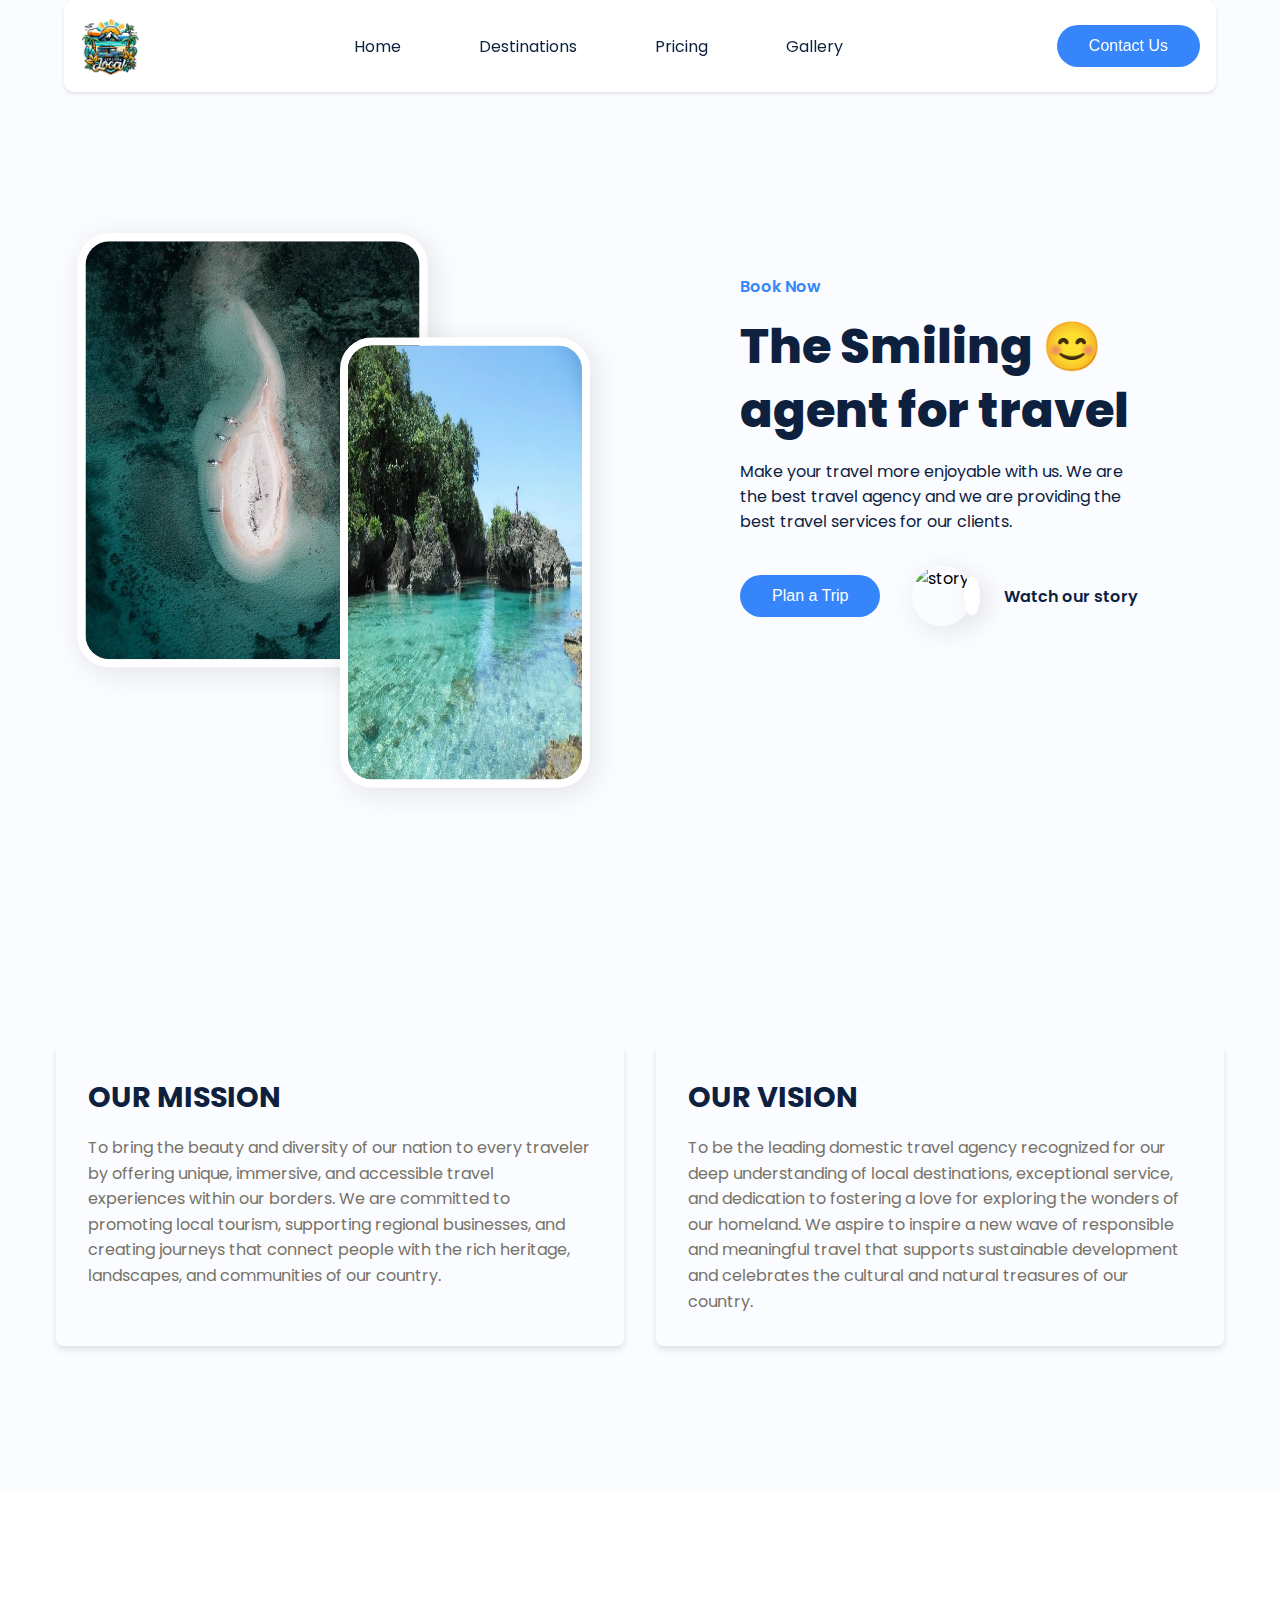
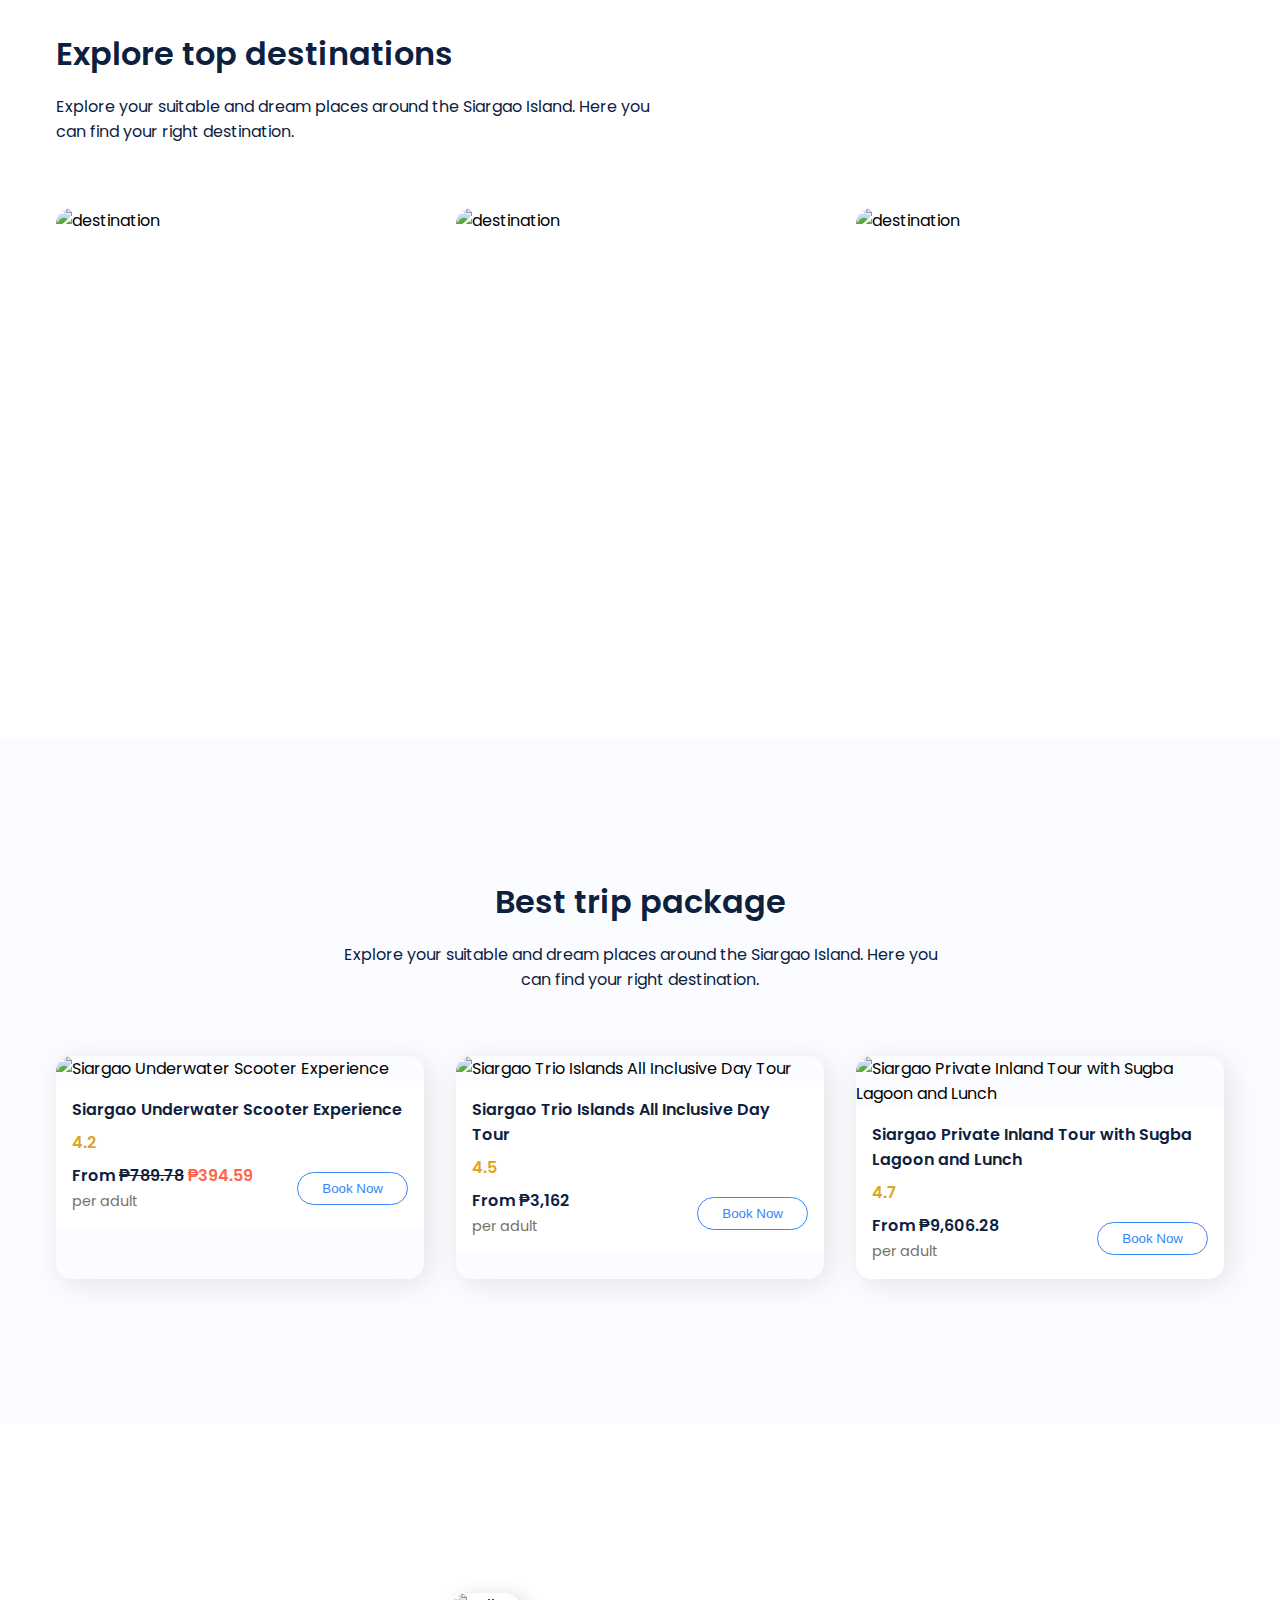
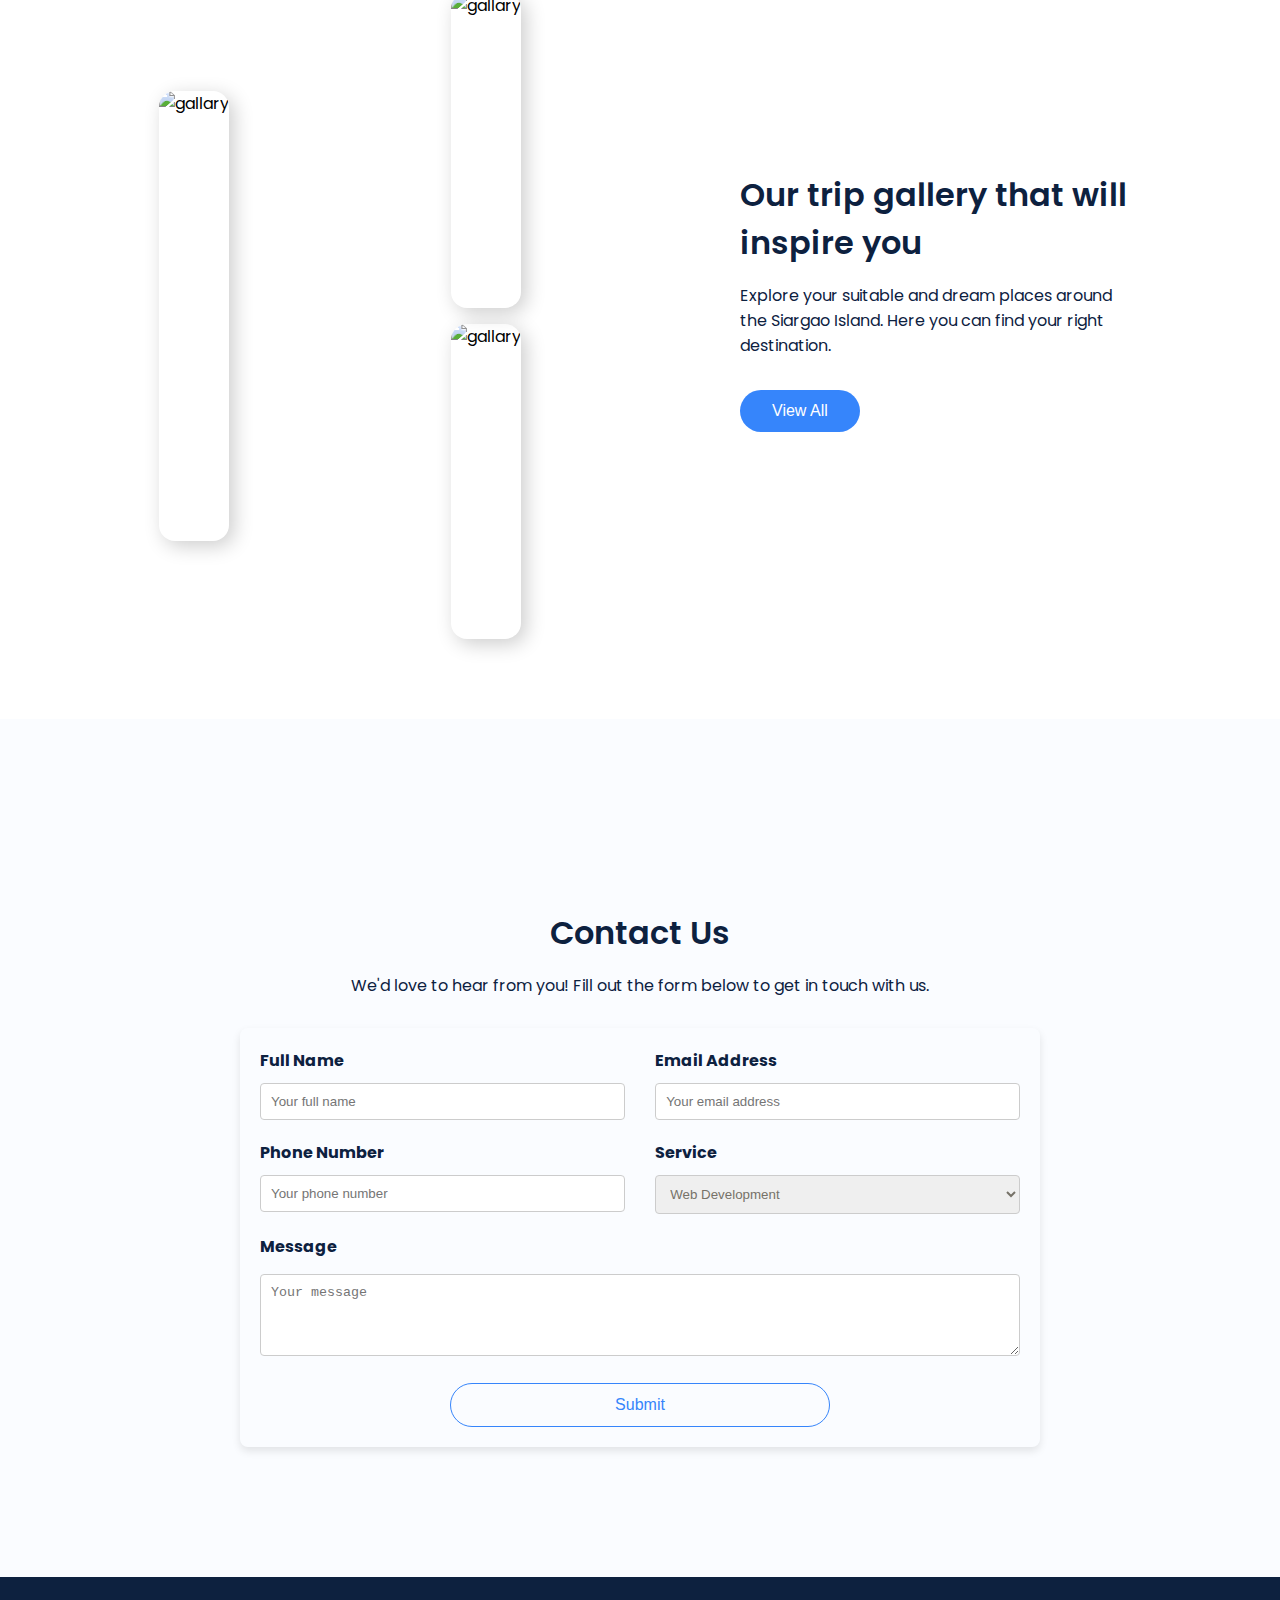
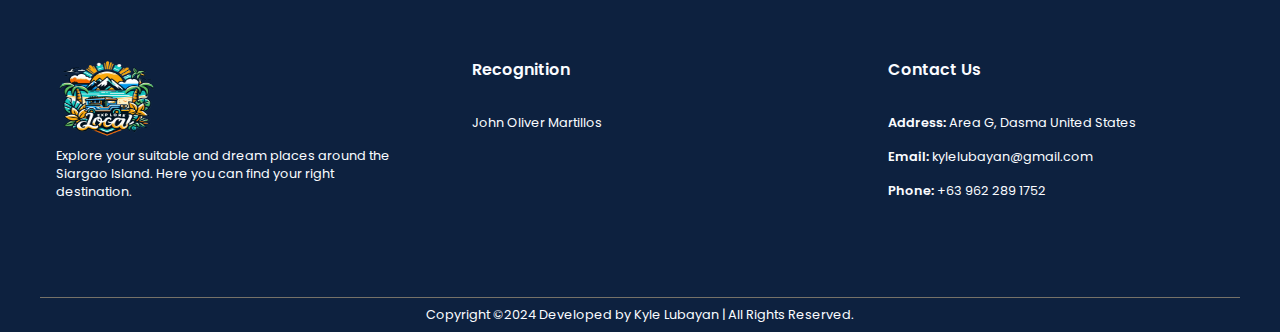
==== index.html @ bd665135 "Add files via upload" ====
<!DOCTYPE html>
<html lang="en">
  <head>
    <meta charset="UTF-8" />
    <meta http-equiv="X-UA-Compatible" content="IE=edge" />
    <meta name="viewport" content="width=device-width, initial-scale=1.0" />
    <link
      href="https://cdn.jsdelivr.net/npm/remixicon@3.2.0/fonts/remixicon.css"
      rel="stylesheet"
    />
    <meta name="author" content="Kyle Lubayan">
  <meta name="description" content="Explore the world with Kyle's Travel Agency. 
  Offering personalized travel packages, expert guides, and unforgettable experiences 
  for your next adventure. Let us help you create memories that last a lifetime.">
    <link rel="icon" href="./img/0F0718B0-82B9-40C6-90ED-F8282C09CFDD.png">
    <link rel="stylesheet" href="./assets/css/styles.css" />
    <title>Caraga</title>
  </head>
  <body>
    <!-- nav -->
    <nav>
      <div class="nav__logo"><img src="./img/0F0718B0-82B9-40C6-90ED-F8282C09CFDD.png" alt=""></div>
      <ul class="nav__links">
        <li class="link"><a href="#home">Home</a></li>
        <li class="link"><a href="#destination">Destinations</a></li>
        <li class="link"><a href="#pricing">Pricing</a></li>
        <li class="link"><a href="#gallery">Gallery</a></li>
      </ul>
      <button onclick="window.location.href='#contact'" class="btn">Contact Us</button>
      <div class="hamburger" onclick="toggleMenu()">
        <span></span>
        <span></span>
        <span></span>
      </div>
    </nav>

    <!-- header -->
    <header id="home">
      <div class="section__container header__container">
        <div class="header__image">
          <img src="./img/IMG_7522.JPG" alt="header" />
          <img src="./img/IMG_7549.JPG" alt="header" />
        </div>
        <div class="header__content">
          <div>
            <p class="sub__header">Book Now</p>
            <h1>The Smiling 😊<br />agent for travel</h1>
            <p class="section__subtitle">
              Make your travel more enjoyable with us. We are the best travel
              agency and we are providing the best travel services for our
              clients.
            </p>
            <div class="action__btns">
              <button onclick="window.location.href='#pricing'" class="btn">Plan a Trip</button>
              <div class="story" onclick="window.location.href='story.html';">
                <div class="video__image">
                  <img src="https://media-cdn.tripadvisor.com/media/attractions-splice-spp-674x446/12/8f/bf/fa.jpg" alt="story" />
                  <span><i class="ri-play-fill"></i></span>
                </div>
                <span>Watch our story</span>
              </div>              
            </div>
          </div>
        </div>
      </div>
    </header>

    <!-- Mission and Vision Section -->
    <section id="mission-vision" class="mission-vision__container">
      <div class="section__container">
        <div class="mission__content">
          <h2>Our Mission</h2>
          <p>
            To bring the beauty and diversity of our nation to every traveler by offering unique, immersive, and 
            accessible travel experiences within our borders. We are committed to promoting local tourism, supporting 
            regional businesses, and creating journeys that connect people with the rich heritage, landscapes, and communities 
            of our country. <br><br>
          </p>
        </div>
        <div class="vision__content">
          <h2>Our Vision</h2>
          <p>
            To be the leading domestic travel agency recognized for our deep understanding of local destinations, 
            exceptional service, and dedication to fostering a love for exploring the wonders of our homeland. We aspire to 
            inspire a new wave of responsible and meaningful travel that supports sustainable development and celebrates the 
            cultural and natural treasures of our country.
          </p>
        </div>
      </div>
    </section>

    <!-- destinations -->
    <section id="destination" class="section__container destination__container">
      <div class="section__header">
        <div>
          <h2 class="section__title">Explore top destinations</h2>
          <p class="section__subtitle">
            Explore your suitable and dream places around the Siargao Island. Here you
            can find your right destination.
          </p>
        </div>
        <!-- <div class="destination__nav">
          <span><i class="ri-arrow-left-s-line"></i></span>
          <span><i class="ri-arrow-right-s-line"></i></span>
        </div> -->
      </div>
      <div class="destination__grid">
        <div class="destination__card">
          <img src="https://dynamic-media-cdn.tripadvisor.com/media/photo-o/03/a8/9f/9b/naked-island.jpg?w=1000&h=-1&s=1" alt="destination" />
          <div class="destination__details">
            <p class="destination__title">Naked Island</p>
            <p class="destination__subtitle">Siargao</p>
          </div>
        </div>
        <div class="destination__card">
          <img src="https://media-cdn.tripadvisor.com/media/attractions-splice-spp-720x480/07/05/5a/c3.jpg" alt="destination" />
          <div class="destination__details">
            <p class="destination__title">Pamomo-an Island</p>
            <p class="destination__subtitle">Siargao</p>
          </div>
        </div>
        <div class="destination__card">
          <img src="https://media-cdn.tripadvisor.com/media/attractions-splice-spp-720x480/13/66/d7/59.jpg" alt="destination" />
          <div class="destination__details">
            <p class="destination__title">Sugba Lagoon</p>
            <p class="destination__subtitle">Siargao</p>
          </div>
        </div>
      </div>
    </section>

    <!-- trips -->
    <section id="pricing" class="trip">
      <div class="section__container trip__container">
        <h2 class="section__title">Best trip package</h2>
        <p class="section__subtitle">
          Explore your suitable and dream places around the Siargao Island. Here you can
          find your right destination.
        </p>
        <div class="trip__grid">
          <div class="trip__card">
            <img src="https://media-cdn.tripadvisor.com/media/attractions-splice-spp-720x480/14/c3/70/36.jpg" alt="Siargao Underwater Scooter Experience" />
            <div class="trip__details">
              <p>Siargao Underwater Scooter Experience</p>
              <div class="rating"><i class="ri-star-fill"></i> 4.2</div>
              <div class="booking__price">
                <div class="price">From <del>₱789.78</del> <b>₱394.59</b> <br><span>per adult</span></div>
                <!-- Pass trip details via data attributes -->
                <button 
                  onclick="window.location.href='booking.html?name=Siargao%20Underwater%20Scooter%20Experience&price=₱394.59&image=https://media-cdn.tripadvisor.com/media/attractions-splice-spp-720x480/14/c3/70/36.jpg'" 
                  class="book__now">Book Now</button>
              </div>
            </div>
          </div>
    
          <div class="trip__card">
            <img src="https://media-cdn.tripadvisor.com/media/attractions-splice-spp-720x480/12/6e/14/94.jpg" alt="Siargao Trio Islands All Inclusive Day Tour" />
            <div class="trip__details">
              <p>Siargao Trio Islands All Inclusive Day Tour</p>
              <div class="rating"><i class="ri-star-fill"></i> 4.5</div>
              <div class="booking__price">
                <div class="price">From ₱3,162 <br><span>per adult</span></div>
                <!-- Pass trip details via data attributes -->
                <button 
                  onclick="window.location.href='booking.html?name=Siargao%20Trio%20Islands%20All%20Inclusive%20Day%20Tour&price=₱3,162&image=https://media-cdn.tripadvisor.com/media/attractions-splice-spp-720x480/12/6e/14/94.jpg'" 
                  class="book__now">Book Now</button>
              </div>
            </div>
          </div>
    
          <div class="trip__card">
            <img src="https://media-cdn.tripadvisor.com/media/attractions-splice-spp-720x480/13/66/d7/59.jpg" alt="Siargao Private Inland Tour with Sugba Lagoon and Lunch" />
            <div class="trip__details">
              <p>Siargao Private Inland Tour with Sugba Lagoon and Lunch</p>
              <div class="rating"><i class="ri-star-fill"></i> 4.7</div>
              <div class="booking__price">
                <div class="price">From ₱9,606.28 <br><span>per adult</span></div>
                <!-- Pass trip details via data attributes -->
                <button 
                  onclick="window.location.href='booking.html?name=Siargao%20Private%20Inland%20Tour%20with%20Sugba%20Lagoon%20and%20Lunch&price=₱9,606.28&image=https://media-cdn.tripadvisor.com/media/attractions-splice-spp-720x480/13/66/d7/59.jpg'" 
                  class="book__now">Book Now</button>
              </div>
            </div>
          </div>
        </div>
    
        <!-- <div class="view__all">
          <button class="btn">View All</button>
        </div> -->
      </div>
    </section>
    

    <!-- Gallery -->
    <section id="gallery" class="gallary">
      <div class="section__container gallary__container">
        <div class="image__gallary">
          <div class="gallary__col">
            <img class="first" src="https://dynamic-media-cdn.tripadvisor.com/media/photo-o/1a/47/b0/5c/photo5jpg.jpg?w=1000&h=-1&s=1" alt="gallary" />
          </div>
          <div class="gallary__col">
            <img src="https://media-cdn.tripadvisor.com/media/attractions-splice-spp-674x446/14/c3/70/38.jpg" alt="gallary" />
            <img src="https://dynamic-media-cdn.tripadvisor.com/media/photo-o/17/f7/23/bd/lrm-export-17611061795749.jpg?w=1000&h=-1&s=1" alt="gallary" />
          </div>
        </div>
        <div class="gallary__content">
          <div>
            <h2 class="section__title">
              Our trip gallery that will inspire you
            </h2>
            <p class="section__subtitle">
              Explore your suitable and dream places around the Siargao Island. Here you
              can find your right destination.
            </p>
            <button class="btn" onclick="window.location.href='gallery.html'">View All</button>
          </div>
        </div>
      </div>
    </section>

    <!-- Contact Form Section -->
    <section id="contact" class="contact">
      <div class="section__container contact__container">
        <div class="contact__content">
          <h2 class="section__title">Contact Us</h2>
          <p class="section__subtitle">
            We'd love to hear from you! Fill out the form below to get in touch with us.
          </p>
        </div>
        <div class="contact__form">
          <form id="contactForm" action="#" method="POST">
            <div class="form__row">
              <div class="form__group">
                <label for="name">Full Name</label>
                <input type="text" id="name" name="name" required placeholder="Your full name" />
              </div>
              <div class="form__group">
                <label for="email">Email Address</label>
                <input type="email" id="email" name="email" required placeholder="Your email address" />
              </div>
            </div>

            <div class="form__row">
              <div class="form__group">
                <label for="phone">Phone Number</label>
                <input type="tel" id="phone" name="phone" required placeholder="Your phone number" />
              </div>
              <div class="form__group">
                <label for="service">Service</label>
                <select id="service" name="service" required>
                  <option value="web-development">Web Development</option>
                  <option value="mobile-app">Mobile App</option>
                </select>
              </div>
            </div>

            <!-- Message -->
            <div class="form__group full-width">
              <label for="message">Message</label>
              <textarea id="message" name="message" rows="4" required placeholder="Your message"></textarea>
            </div>

            <button type="submit" class="btn">Submit</button>
          </form>
        </div>
      </div>
    </section>

    <!-- Toast Notification -->
    <div id="toast" class="toast">
      <span>Thank you! Your message has been sent successfully.</span>
    </div>

    <!-- <section class="subscribe">
      <div class="section__container subscribe__container">
        <div class="subscribe__content">
          <h2 class="section__title">Subscribe to get special prize</h2>
          <p class="section__subtitle">
            Explore your suitable and dream places around the world. Here you
            can find your right destination.
          </p>
        </div>
        <div class="subscribe__form">
          <form>
            <input type="email" placeholder="Your email here" />
            <button class="btn" type="submit">Send</button>
          </form>
        </div>
      </div>
    </section> -->

    <footer class="footer">
      <div class="section__container footer__container">
        <div class="footer__col">
          <img src="./img/0F0718B0-82B9-40C6-90ED-F8282C09CFDD.png" alt="">
          <p>
            Explore your suitable and dream places around the Siargao Island. Here you
            can find your right destination.
          </p>
        </div>
        <div class="footer__col">
          <h4>Recognition</h4>
          <p>John Oliver Martillos</p>
        </div>
        <div class="footer__col">
          <h4>Contact Us</h4>
          <p>
            <span>Address:</span> Area G, Dasma
            United States
          </p>
          <p><span>Email:</span> kylelubayan@gmail.com</p>
          <p><span>Phone:</span> +63 962 289 1752</p>
        </div>
      </div>
      <div class="footer__bar">
        Copyright ©2024 Developed by Kyle Lubayan | All Rights Reserved.
      </div>
    </footer>

    <script src="./main.js"></script>
  </body>
</html>
---- assets/css/styles.css ----
@import url("https://fonts.googleapis.com/css2?family=Poppins:wght@400;600;800&display=swap");

:root {
  --primary-color: #3685fb;
  --primary-color-dark: #2f73d9;
  --secondary-color: #fafcff;
  --text-dark: #0d213f;
  --text-light: #767268;
  --extra-light: #ffffff;
  --max-width: 1200px;
}

html {
  scroll-behavior: smooth;
}

* {
  padding: 0;
  margin: 0;
  box-sizing: border-box;
}

b {
  font-weight: 600;
  color: tomato;
}

.section__container {
  max-width: var(--max-width);
  margin: auto;
  padding: 5rem 1rem;
}

.section__header {
  display: flex;
  align-items: center;
  justify-content: space-between;
  gap: 2rem;
  flex-wrap: wrap;
  margin-bottom: 4rem;
}

.section__title {
  font-size: 2rem;
  font-weight: 600;
  color: var(--text-dark);
  margin-top: 60px;
  margin-bottom: 1rem;
}

.section__subtitle {
  font-size: 1rem;
  color: var(--text-dark);
  max-width: calc(var(--max-width) / 2);
}

.btn {
  padding: 0.75rem 2rem;
  outline: none;
  border: none;
  font-size: 1rem;
  color: var(--extra-light);
  background-color: var(--primary-color);
  border-radius: 5rem;
  cursor: pointer;
  transition: 0.3s;
}

.btn:hover {
  background-color: var(--primary-color-dark);
}

a {
  text-decoration: none;
}

img {
  width: 100%;
  display: block;
}

body {
  font-family: "Poppins", sans-serif;
}

nav {
  padding: 1rem;
  position: fixed; 
  top: 0;
  left: 50%;
  transform: translateX(-50%);
  width: 100%;
  border-radius: 10px;
  max-width: var(--max-width);
  display: flex;
  align-items: center;
  justify-content: space-between;
  background-color: var(--extra-light);
  box-shadow: 0 2px 4px rgba(0, 0, 0, 0.1); 
  z-index: 1000; 
  transition: background-color 0.3s, box-shadow 0.3s;
}

.scrolled {
  background-color: var(--secondary-color); 
  box-shadow: 0 4px 8px rgba(0, 0, 0, 0.2); 
}

.nav__logo {
  font-size: 1.2rem;
  font-weight: 600;
  color: var(--text-dark);
  cursor: pointer;
}

.nav__logo span {
  color: var(--primary-color);
}

.nav__links {
  list-style: none;
  display: flex;
  align-items: center;
  gap: 1rem;
}

.nav__links .link {
  margin: 0 15px;
}

.hamburger {
  display: none;
  flex-direction: column;
  cursor: pointer;
  gap: 5px;
}

.hamburger span {
  width: 30px;
  height: 3px;
  background-color: #333;
  transition: 0.3s;
}

@media (max-width: 768px) {
  nav {
    margin-top: 20px;
  }

  .nav__links {
    display: none;
    flex-direction: column;
    width: 100%;
    background-color: #fff;
    position: absolute;
    top: 60px;
    left: 0;
    padding: 20px;
    box-shadow: 0 4px 2px -2px gray;
  }

  .hamburger {
    display: flex;
  }

  .nav__links.show {
    display: flex;
  }
}

nav .nav__logo img {
  width: 60px;
  height: 60px;
}

.link a {
  padding: 0 1rem;
  color: var(--text-dark);
  transition: 0.3s;
  position: relative; 
}

.link a:hover,
.link a.active {
  color: var(--primary-color);
}

.link a.active::after {
  content: "";
  position: absolute;
  left: 0;
  bottom: -2px; 
  width: 100%;
  height: 2px;
  background-color: var(--primary-color);
  transition: width 0.3s;
}


.link a:hover {
  color: var(--primary-color);
}

header {
  background-color: var(--secondary-color);
}

.header__container {
  min-height: 100vh;
  display: grid;
  grid-template-columns: repeat(2, 1fr);
  gap: 2rem;
}

.header__image {
  position: relative;
}

.header__image img {
  position: absolute;
  top: 50%;
  left: 50%;
  border: 0.5rem solid var(--extra-light);
  border-radius: 2rem;
  box-shadow: 5px 5px 30px rgba(0, 0, 0, 0.1);
}

.header__image img:nth-child(1) {
  max-width: 350px;
  transform: translate(-75%, -50%);
}

.header__image img:nth-child(2) {
  max-width: 250px;
  height: 50vh;
  transform: translate(0%, -25%);
}

.header__content {
  display: flex;
  align-items: center;
  justify-content: center;
}

.header__content > div {
  max-width: 400px;
  display: grid;
  gap: 1rem;
}

.header__content .sub__header {
  font-size: 1rem;
  font-weight: 600;
  color: var(--primary-color);
}

.header__content h1 {
  font-size: 3rem;
  line-height: 4rem;
  font-weight: 800;
  color: var(--text-dark);
}

.header__content .action__btns {
  display: flex;
  align-items: center;
  gap: 2rem;
  margin-top: 1rem;
}

.story {
  display: flex;
  align-items: center;
  gap: 2rem;
  cursor: pointer;
}

.video__image {
  position: relative;
}

.video__image img {
  width: 60px;
  height: 60px;
  border-radius: 100%;
  box-shadow: 5px 5px 30px rgba(0, 0, 0, 0.1);
}

.video__image span {
  position: absolute;
  top: 50%;
  left: 100%;
  transform: translate(-50%, -50%);
}

.video__image span i {
  padding: 0.5rem;
  font-size: 1rem;
  color: red;
  background-color: var(--extra-light);
  border-radius: 100%;
  box-shadow: 5px 5px 30px rgba(0, 0, 0, 0.1);
}

.story > span {
  font-size: 1rem;
  font-weight: 600;
  color: var(--text-dark);
}

.destination__nav {
  display: flex;
  gap: 1rem;
}

.destination__nav span {
  width: 30px;
  height: 30px;
  display: grid;
  place-content: center;
  color: var(--primary-color);
  border: 1px solid var(--primary-color);
  border-radius: 100%;
  font-size: 1.5rem;
  cursor: pointer;
  transition: 0.3s;
}

.destination__nav span:hover {
  color: var(--extra-light);
  background-color: var(--primary-color);
}

.destination__grid {
  display: grid;
  grid-template-columns: repeat(3, 1fr);
  gap: 2rem;
}

.destination__card {
  overflow: hidden;
  position: relative;
  isolation: isolate;
  cursor: pointer;
}

.destination__card img {
  border-radius: 1rem;
  height: 50vh;
}

.destination__details {
  position: absolute;
  width: calc(100% - 2rem);
  padding: 1rem;
  bottom: -6rem;
  left: 50%;
  transform: translateX(-50%);
  text-align: center;
  color: var(--extra-light);
  background-color: rgba(255, 255, 255, 0.1);
  backdrop-filter: blur(4px);
  border-radius: 10px;
  z-index: 1;
  transition: 0.3s;
}

.destination__card:hover .destination__details {
  bottom: 1rem;
}

.destination__title {
  font-size: 0.9rem;
  margin-bottom: 0.5rem;
}

.destination__subtitle {
  font-size: 1rem;
  font-weight: 600;
}

.trip {
  background-color: var(--secondary-color);
}

.trip__container :is(.section__title, .section__subtitle, .view__all) {
  text-align: center;
  margin-right: auto;
  margin-left: auto;
}

.trip__grid {
  display: grid;
  grid-template-columns: repeat(3, 1fr);
  gap: 2rem;
  margin: 4rem 0;
}

.trip__card {
  border-radius: 1rem;
  overflow: hidden;
  box-shadow: 5px 5px 30px rgba(0, 0, 0, 0.1);
}

.trip__details {
  padding: 1rem;
  display: grid;
  gap: 0.5rem;
  font-size: 1rem;
  font-weight: 600;
  color: var(--text-dark);
  background-color: var(--extra-light);
  cursor: pointer;
}

.rating {
  color: goldenrod;
}

.booking__price {
  display: flex;
  align-items: center;
  justify-content: space-between;
}

.price span {
  font-weight: 400;
  font-size: 0.9rem;
  color: var(--text-light);
}

.book__now {
  padding: 0.5rem 1.5rem;
  color: var(--primary-color);
  outline: none;
  border: 1px solid var(--primary-color);
  border-radius: 5rem;
  background-color: transparent;
  cursor: pointer;
  transition: 0.3s;
}

.book__now:hover {
  color: var(--extra-light);
  background-color: var(--primary-color);
}

.gallary__container {
  display: grid;
  grid-template-columns: repeat(2, 1fr);
  gap: 2rem;
}

.gallary__col img {
  height: 35vh;
}

.gallary__col .first {
  height: 50vh;
}

.image__gallary {
  display: grid;
  grid-template-columns: repeat(2, 1fr);
  margin-top: 90px;
  gap: 1rem;
}

.gallary__col {
  display: grid;
  place-content: center;
  gap: 1rem;
}

.gallary__col img {
  border-radius: 1rem;
  box-shadow: 5px 5px 20px rgba(0, 0, 0, 0.2);
}

.gallary__content {
  display: flex;
  align-items: center;
  justify-content: center;
  flex-direction: column;
}

.gallary__content > div {
  max-width: 400px;
}

.gallary__content .section__subtitle {
  margin-bottom: 2rem;
}

.subscribe {
  background-color: var(--secondary-color);
}

.subscribe__container {
  display: grid;
  grid-template-columns: repeat(2, 1fr);
  gap: 2rem;
}

.subscribe__form {
  display: flex;
  align-items: center;
  justify-content: center;
}

.subscribe__form form {
  width: 100%;
  max-width: 400px;
  display: flex;
  background-color: var(--extra-light);
  box-shadow: 5px 5px 30px rgba(0, 0, 0, 0.1);
  border-radius: 5rem;
}

.subscribe__form input {
  width: 100%;
  padding: 1rem;
  outline: none;
  border: none;
  border-radius: 5rem;
  font-size: 1rem;
}

.footer {
  background-color: var(--text-dark);
}

.footer__container {
  display: grid;
  grid-template-columns: repeat(3, 1fr);
  gap: 5rem;
  color: var(--secondary-color);
}

.footer__col img {
  width: 100px;
  height: 80px;
  margin-bottom: 10px;
}

.footer__col p {
  font-size: 0.8rem;
  margin-bottom: 1rem;
  cursor: pointer;
  transition: 0.3s;
}

.footer__col p:hover {
  color: var(--primary-color);
}

.footer__col p span {
  font-weight: 600;
}

.footer__col h4 {
  font-size: 1rem;
  font-weight: 600;
  margin-bottom: 2rem;
}

.footer__bar {
  max-width: var(--max-width);
  margin: auto;
  padding: 0.5rem;
  text-align: center;
  font-size: 0.8rem;
  color: var(--secondary-color);
  border-top: 1px solid var(--text-light);
}

@media (width < 1200px) {
  .header__image img:nth-child(1) {
    max-width: 300px;
  }

  .header__image img:nth-child(2) {
    max-width: 200px;
  }
}

@media (width < 900px) {
  .nav__links {
    display: none;
  }

  .header__container {
    grid-template-columns: repeat(1, 1fr);
  }
  .header__image {
    min-height: 500px;
  }

  .destination__grid {
    gap: 1rem;
  }

  .trip__grid {
    grid-template-columns: repeat(2, 1fr);
  }
}

@media (width < 600px) {
  .destination__grid {
    grid-template-columns: repeat(2, 1fr);
  }

  .trip__grid {
    grid-template-columns: repeat(1, 1fr);
  }

  .gallary__container {
    grid-template-columns: repeat(1, 1fr);
  }

  .subscribe__container {
    grid-template-columns: repeat(1, 1fr);
  }

  .footer__container {
    grid-template-columns: repeat(2, 1fr);
  }
  .header__image img:nth-child(2) {
    max-width: 180px;
    height: 50vh;
    transform: translate(0%, -25%);
  }
}


.mission-vision__container {
  background-color: var(--secondary-color);
  padding: 4rem 1rem;
}

.mission-vision__container .section__container {
  display: flex;
  justify-content: space-between;
  align-items: flex-start;
  gap: 2rem;
  max-width: 1200px;
  margin: 0 auto;
  flex-wrap: wrap;
}

.mission__content, .vision__content {
  flex: 1;
  min-width: 300px;
  text-align: left;
  padding: 2rem;
  border-radius: 8px;
  box-shadow: 0 4px 6px rgba(0, 0, 0, 0.1);
  transition: transform 0.3s ease, box-shadow 0.3s ease;
}

.mission__content:hover, .vision__content:hover {
  transform: translateY(-5px);
  box-shadow: 0 6px 10px rgba(0, 0, 0, 0.15);
}

.mission__content h2, .vision__content h2 {
  font-size: 1.8rem;
  color: var(--text-dark);
  margin-bottom: 1rem;
  text-transform: uppercase;
}

.mission__content p, .vision__content p {
  font-size: 1rem;
  color: var(--text-light);
  line-height: 1.6;
}

@media (max-width: 768px) {
  .mission-vision__container .section__container {
    flex-direction: column;
    gap: 1.5rem;
  }

  .mission__content, .vision__content {
    text-align: center;
  }
}

.contact {
  padding: 50px 0;
  background-color: var(--secondary-color);
}

.contact__container {
  display: flex;
  flex-direction: column;
  align-items: center;
  justify-content: center;
}

.contact__content {
  text-align: center;
  margin-bottom: 30px;
}

.contact__form {
  width: 100%;
  max-width: 800px;
  padding: 20px;
  border-radius: 8px;
  box-shadow: 0 4px 8px rgba(0, 0, 0, 0.1);
}

.contact__form .form__row {
  display: flex;
  justify-content: space-between;
  margin-bottom: 20px;
}

.contact__form .form__group {
  width: 48%; 
}

.contact__form label {
  display: block;
  margin-bottom: 5px;
  color: var(--text-dark);
  font-weight: bold;
}

.contact__form input,
.contact__form select,
.contact__form textarea {
  width: 100%;
  padding: 10px;
  margin-top: 5px;
  border: 1px solid #ccc;
  color: var(--text-light);
  border-radius: 4px;
}

.contact__form button {
  width: 50%;
  margin: 0 auto;
  display: block;
  padding: 0.75rem 2rem;
  color: var(--primary-color);
  outline: none;
  border: 1px solid var(--primary-color);
  border-radius: 5rem;
  background-color: transparent;
  cursor: pointer;
  transition: 0.3s;
}

.contact__form button:hover {
  color: var(--extra-light);
  background-color: var(--primary-color);
}

.contact__form .form__group.full-width {
  width: 100%; 
}

.contact__form .form__group textarea {
  width: 100%;
  margin-top: 10px;
  margin-bottom: 20px;
}

@media (max-width: 768px) {
  .contact__form .form__row {
    flex-direction: column; 
  }

  .contact__form .form__group {
    width: 100%; 
    margin-bottom: 15px;
  }

  .contact__form .form__group.full-width {
    width: 100%; 
  }
}

.toast {
  visibility: hidden;
  max-width: 500px;
  background-color: #28a745;
  color: var(--secondary-color);
  text-align: center;
  border-radius: 8px;
  padding: 10px;
  position: fixed;
  z-index: 999;
  right: 0;
  bottom: 10px; 
  font-size: 16px;
  box-shadow: 0 4px 6px rgba(0, 0, 0, 0.1);
  opacity: 0;
  transition: opacity 0.5s, visibility 0s 0.5s;
}

.toast span {
  font-size: 1rem;
}

.toast.show {
  visibility: visible;
  opacity: 1;
  transition: opacity 0.5s;
}

@media (max-width: 1300px) {
  nav {
    width: 90%;
  }
}
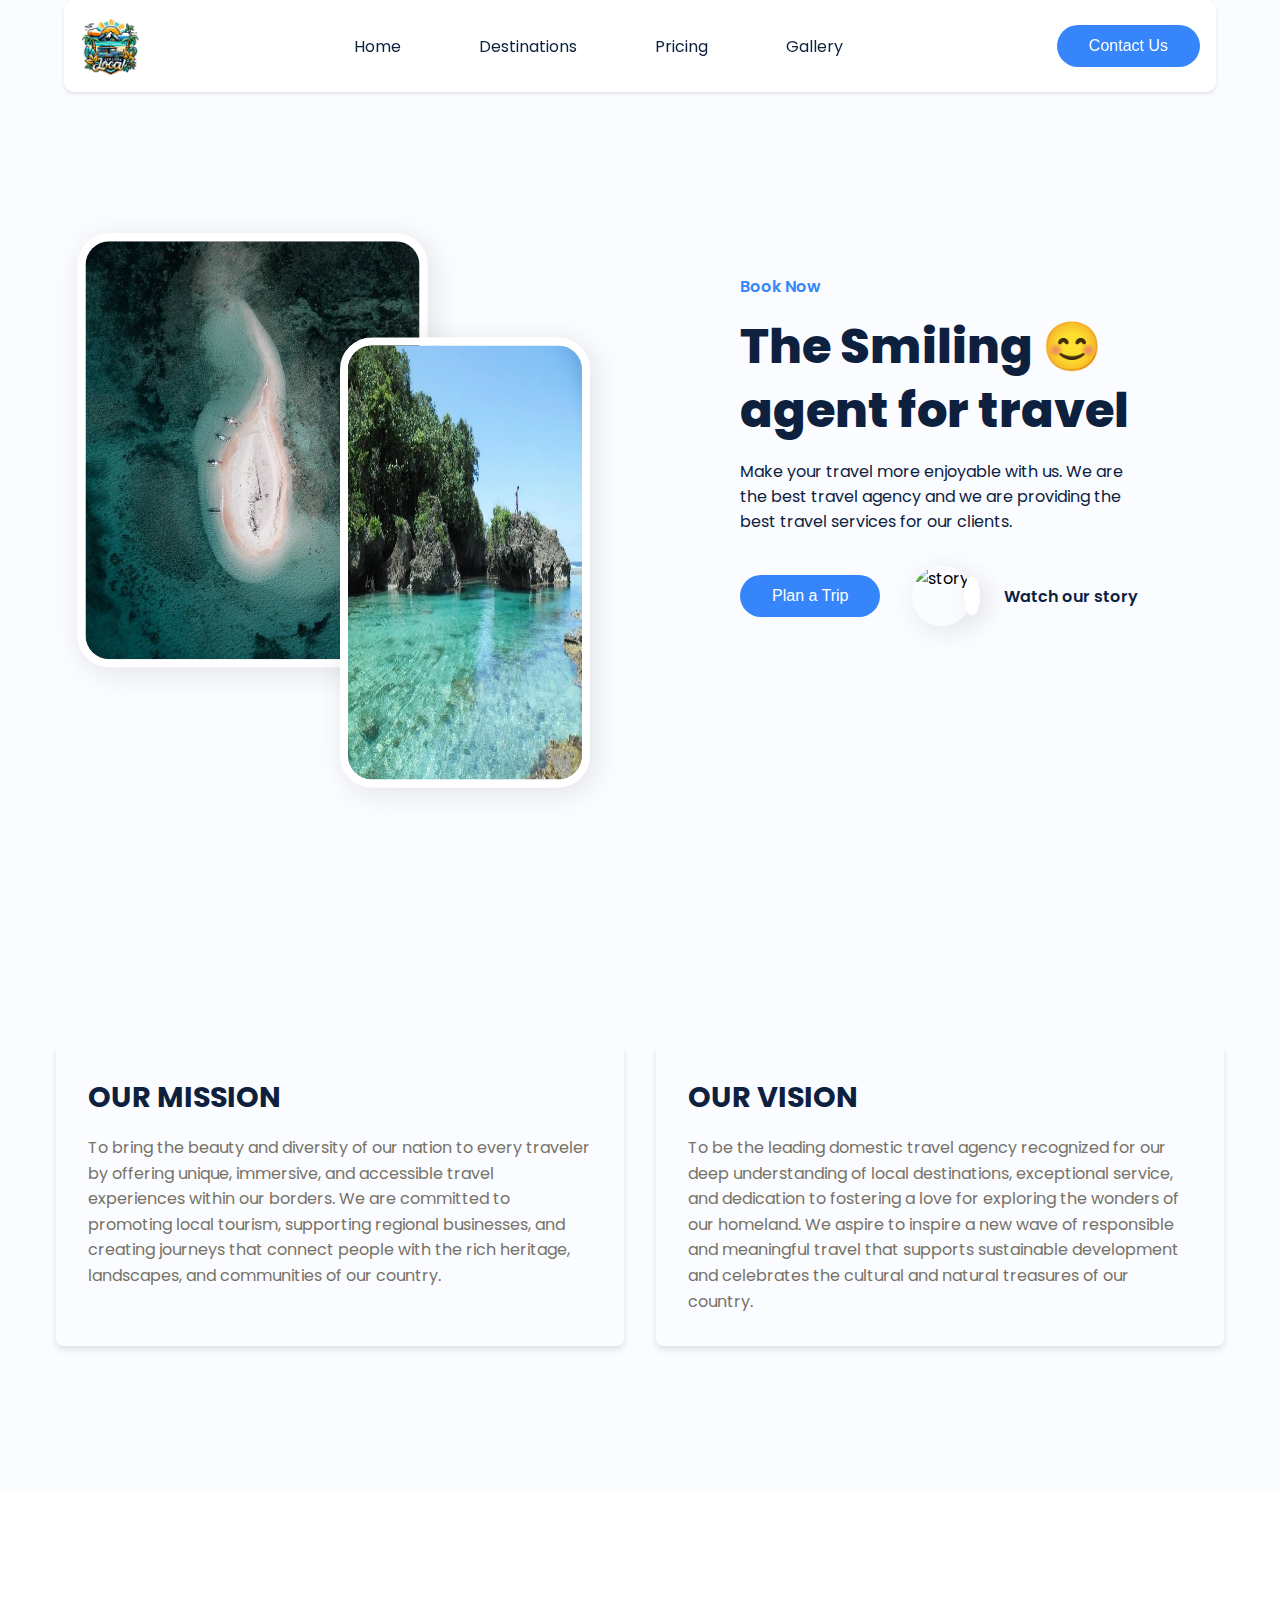
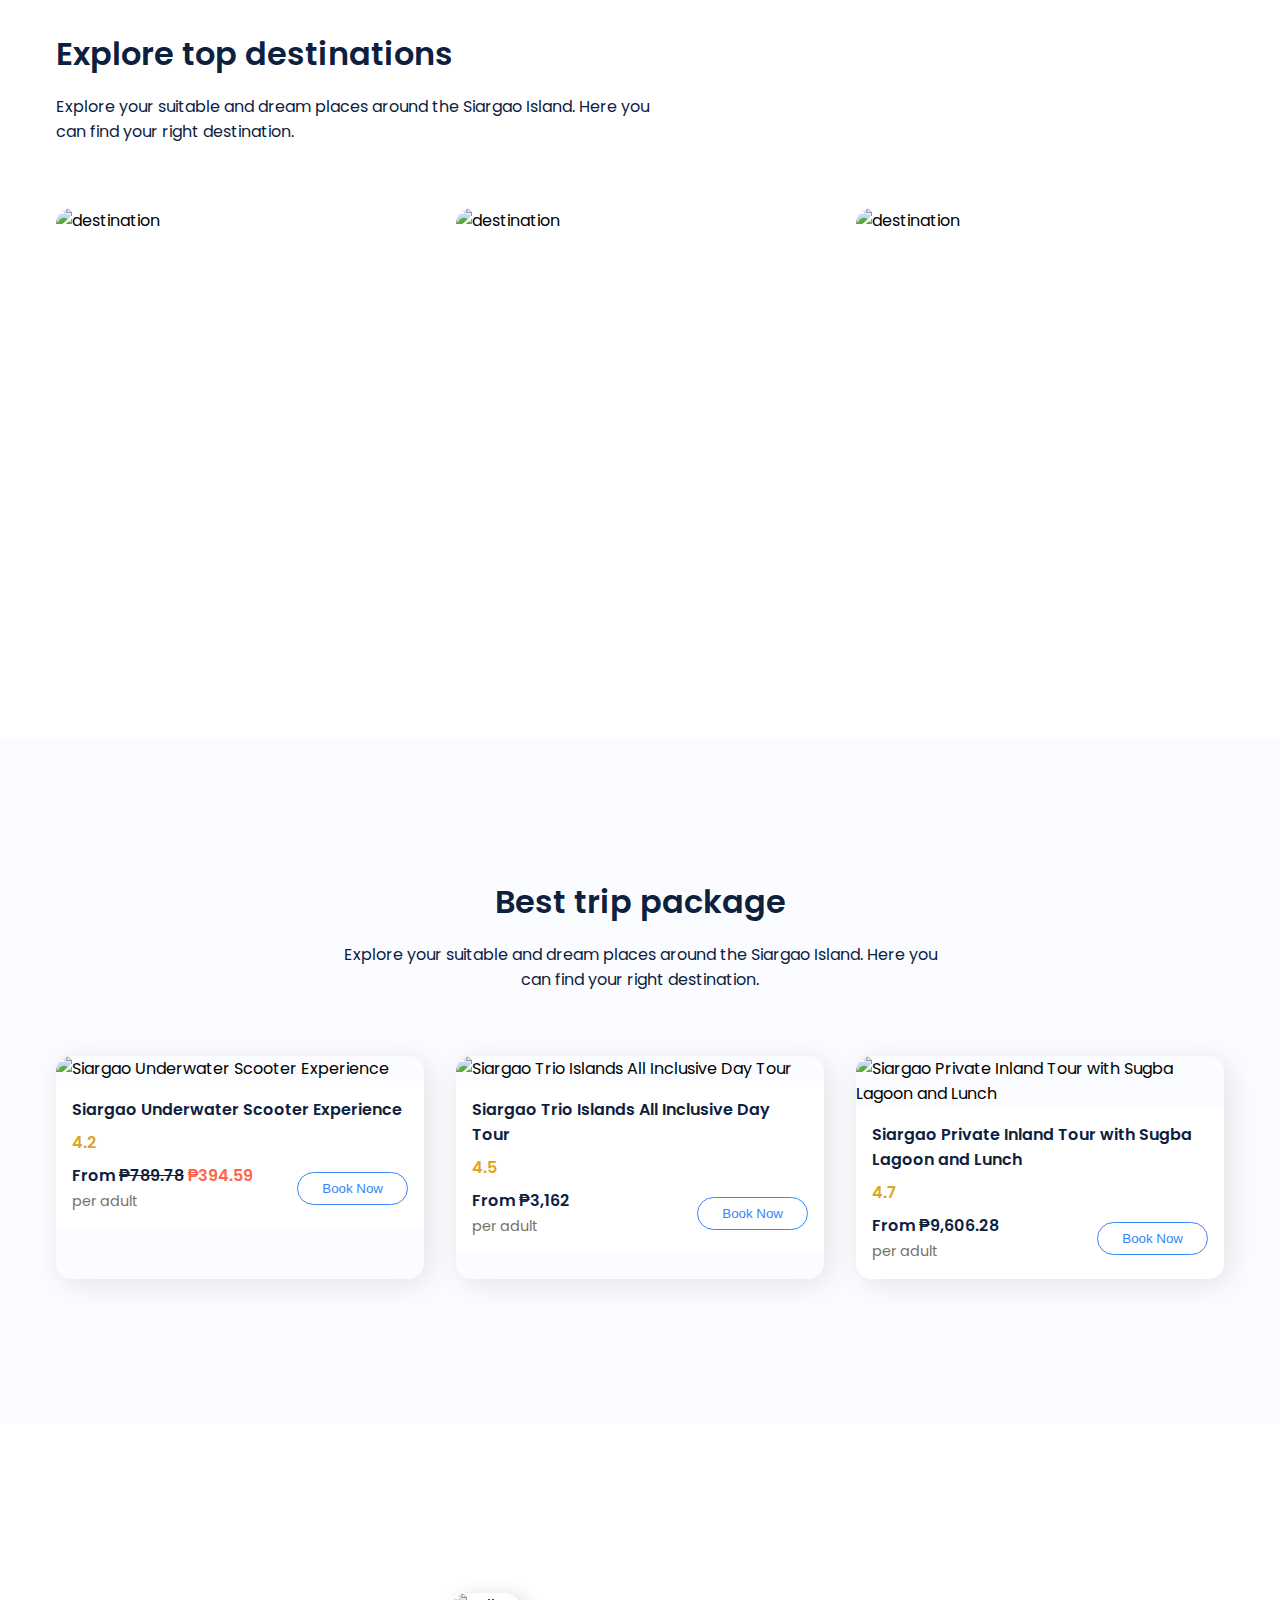
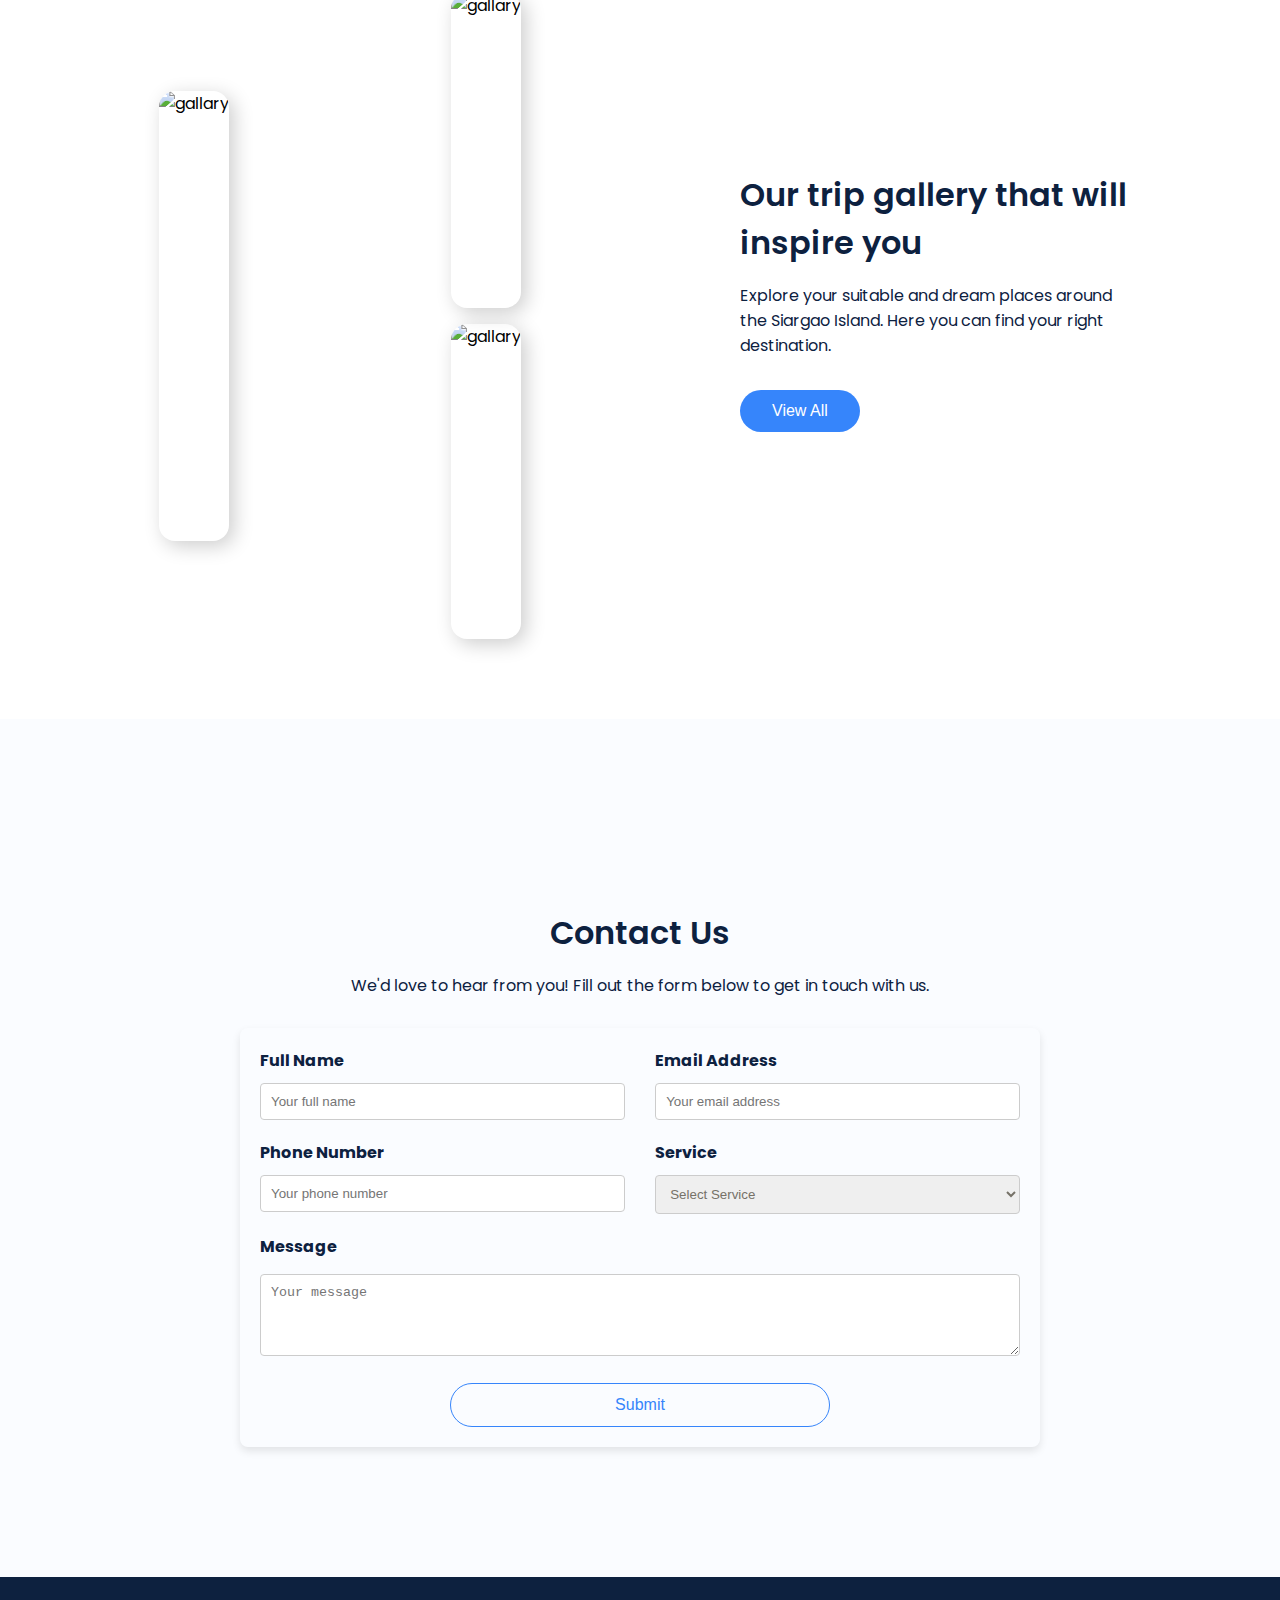
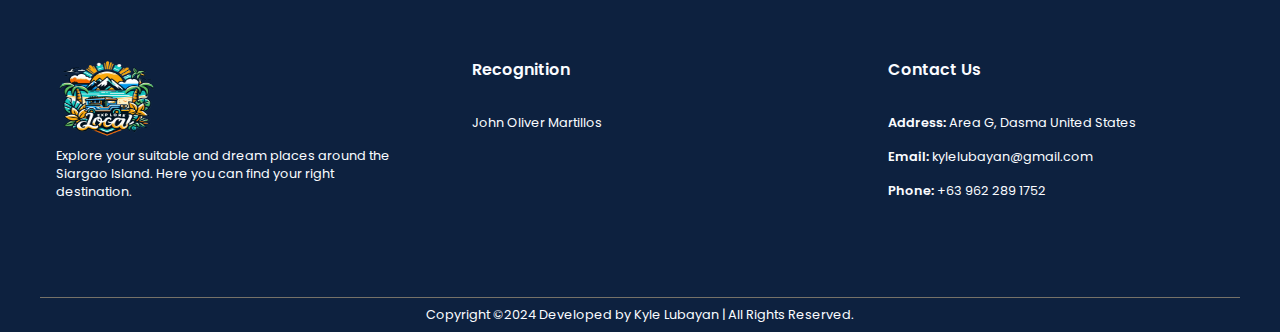
==== commit 7de085af: "Add files via upload" ====
--- a/index.html
+++ b/index.html
@@ -248,8 +248,15 @@
               <div class="form__group">
                 <label for="service">Service</label>
                 <select id="service" name="service" required>
-                  <option value="web-development">Web Development</option>
-                  <option value="mobile-app">Mobile App</option>
+                  <option value="" disabled selected>Select Service</option>
+                  <option value="flight-booking">Flight Booking</option>
+                  <option value="hotel-booking">Hotel Booking</option>
+                  <option value="tour-packages">Tour Packages</option>
+                  <option value="cruise-packages">Cruise Packages</option>
+                  <option value="travel-insurance">Travel Insurance</option>
+                  <option value="car-rental">Car Rental</option>
+                  <option value="visa-assistance">Visa Assistance</option>
+                  <option value="adventure-travel">Adventure Travel</option>
                 </select>
               </div>
             </div>
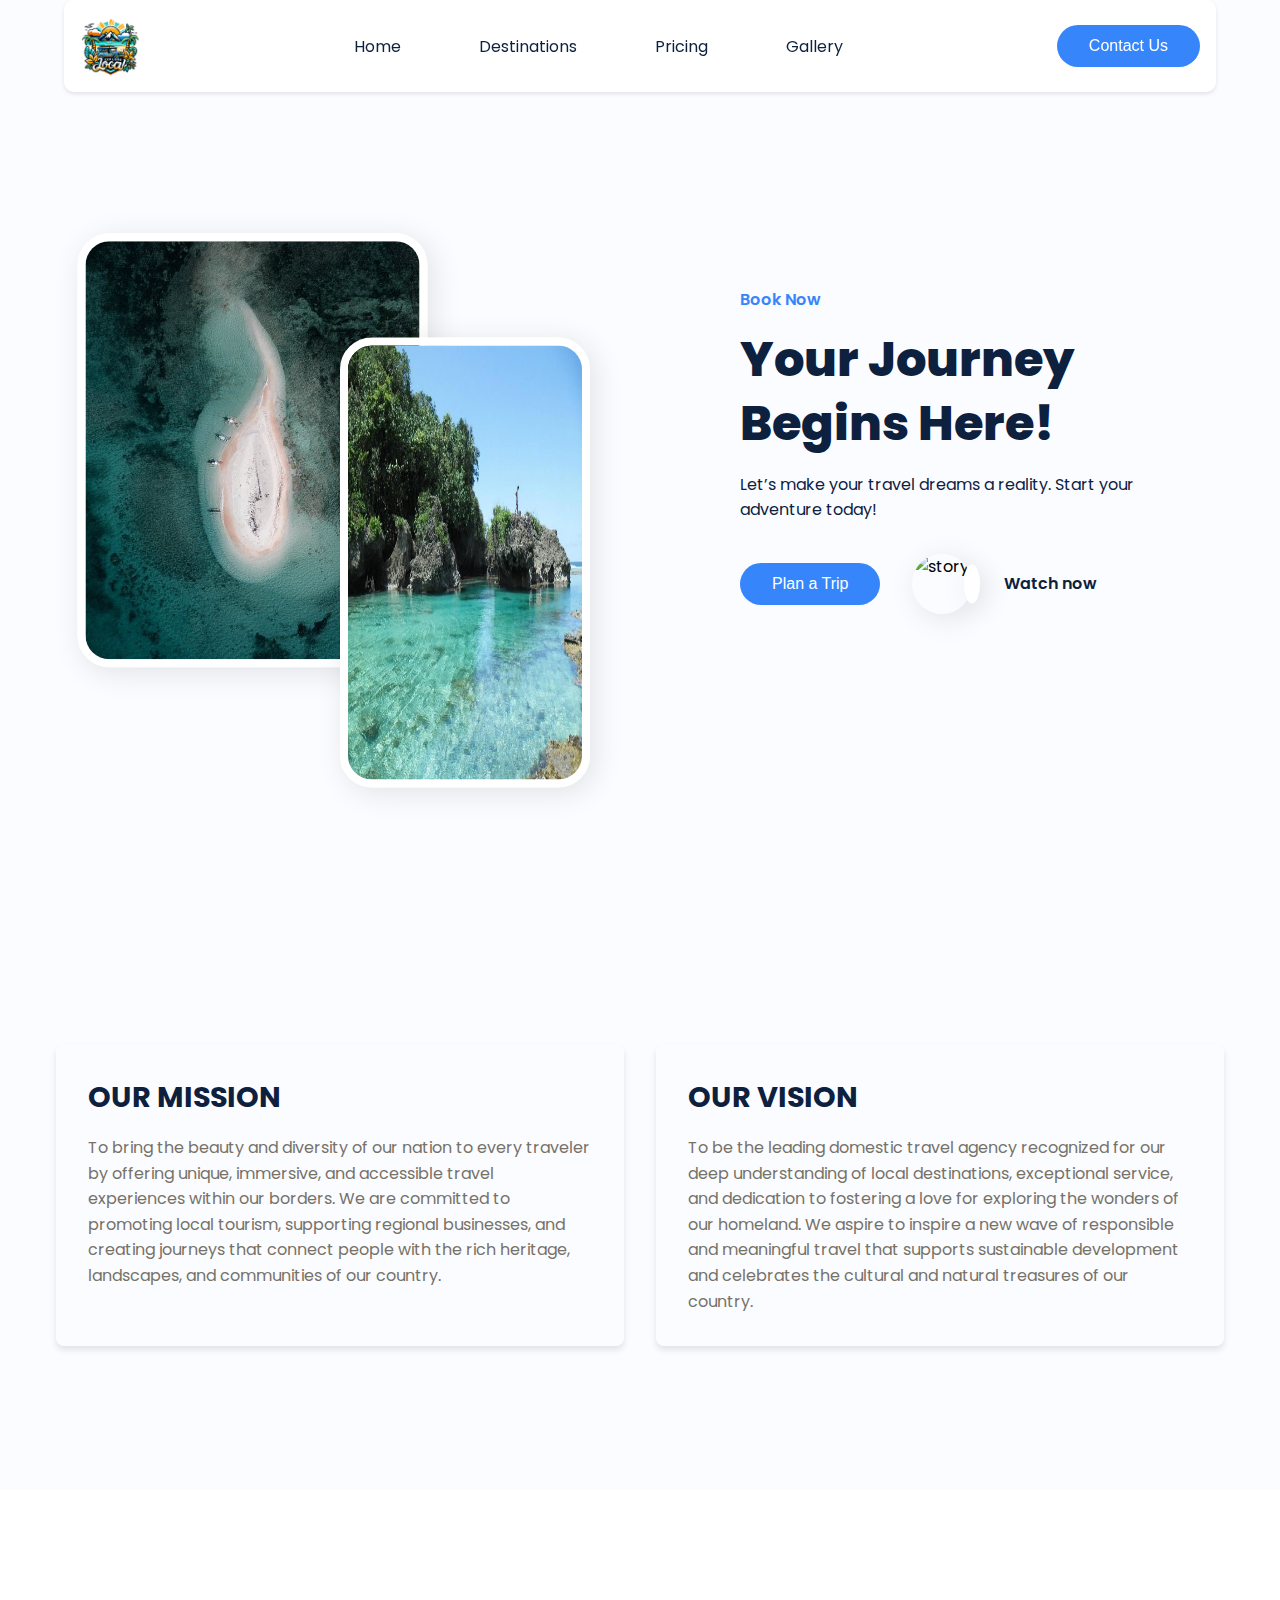
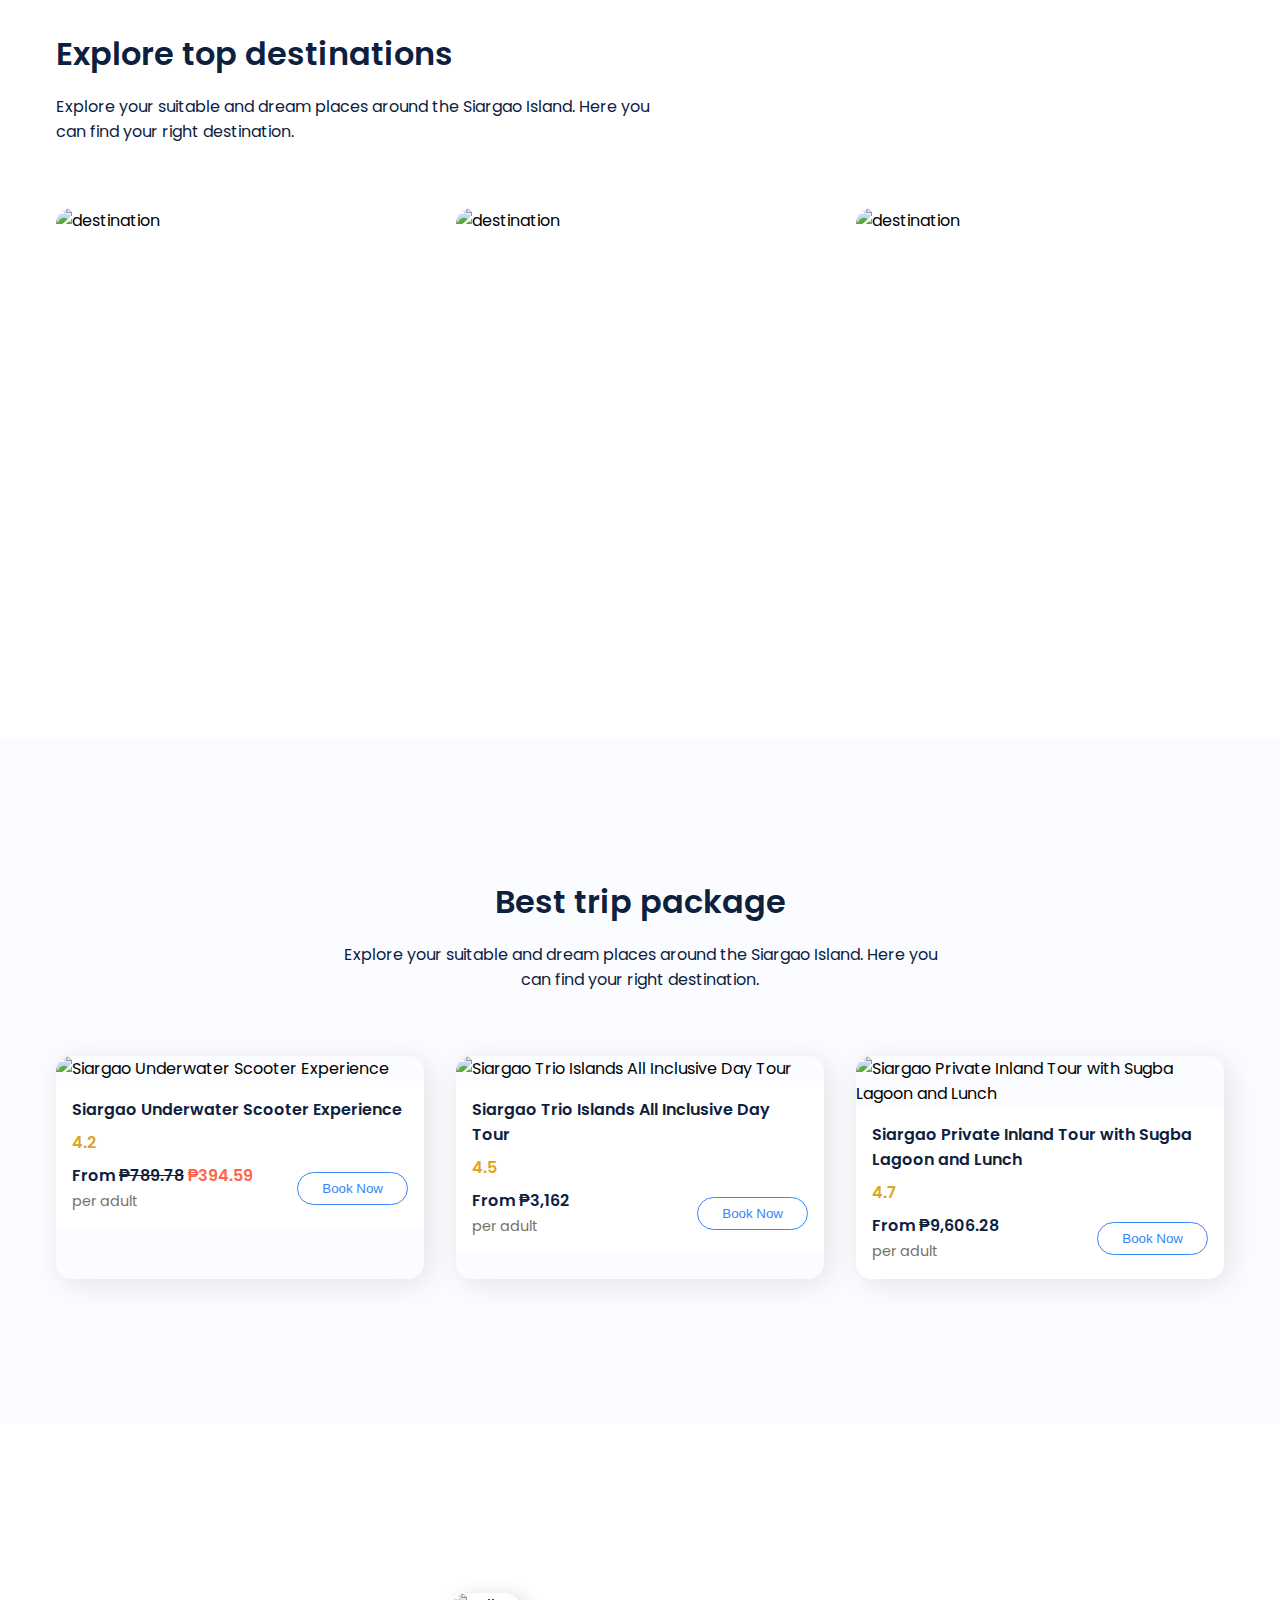
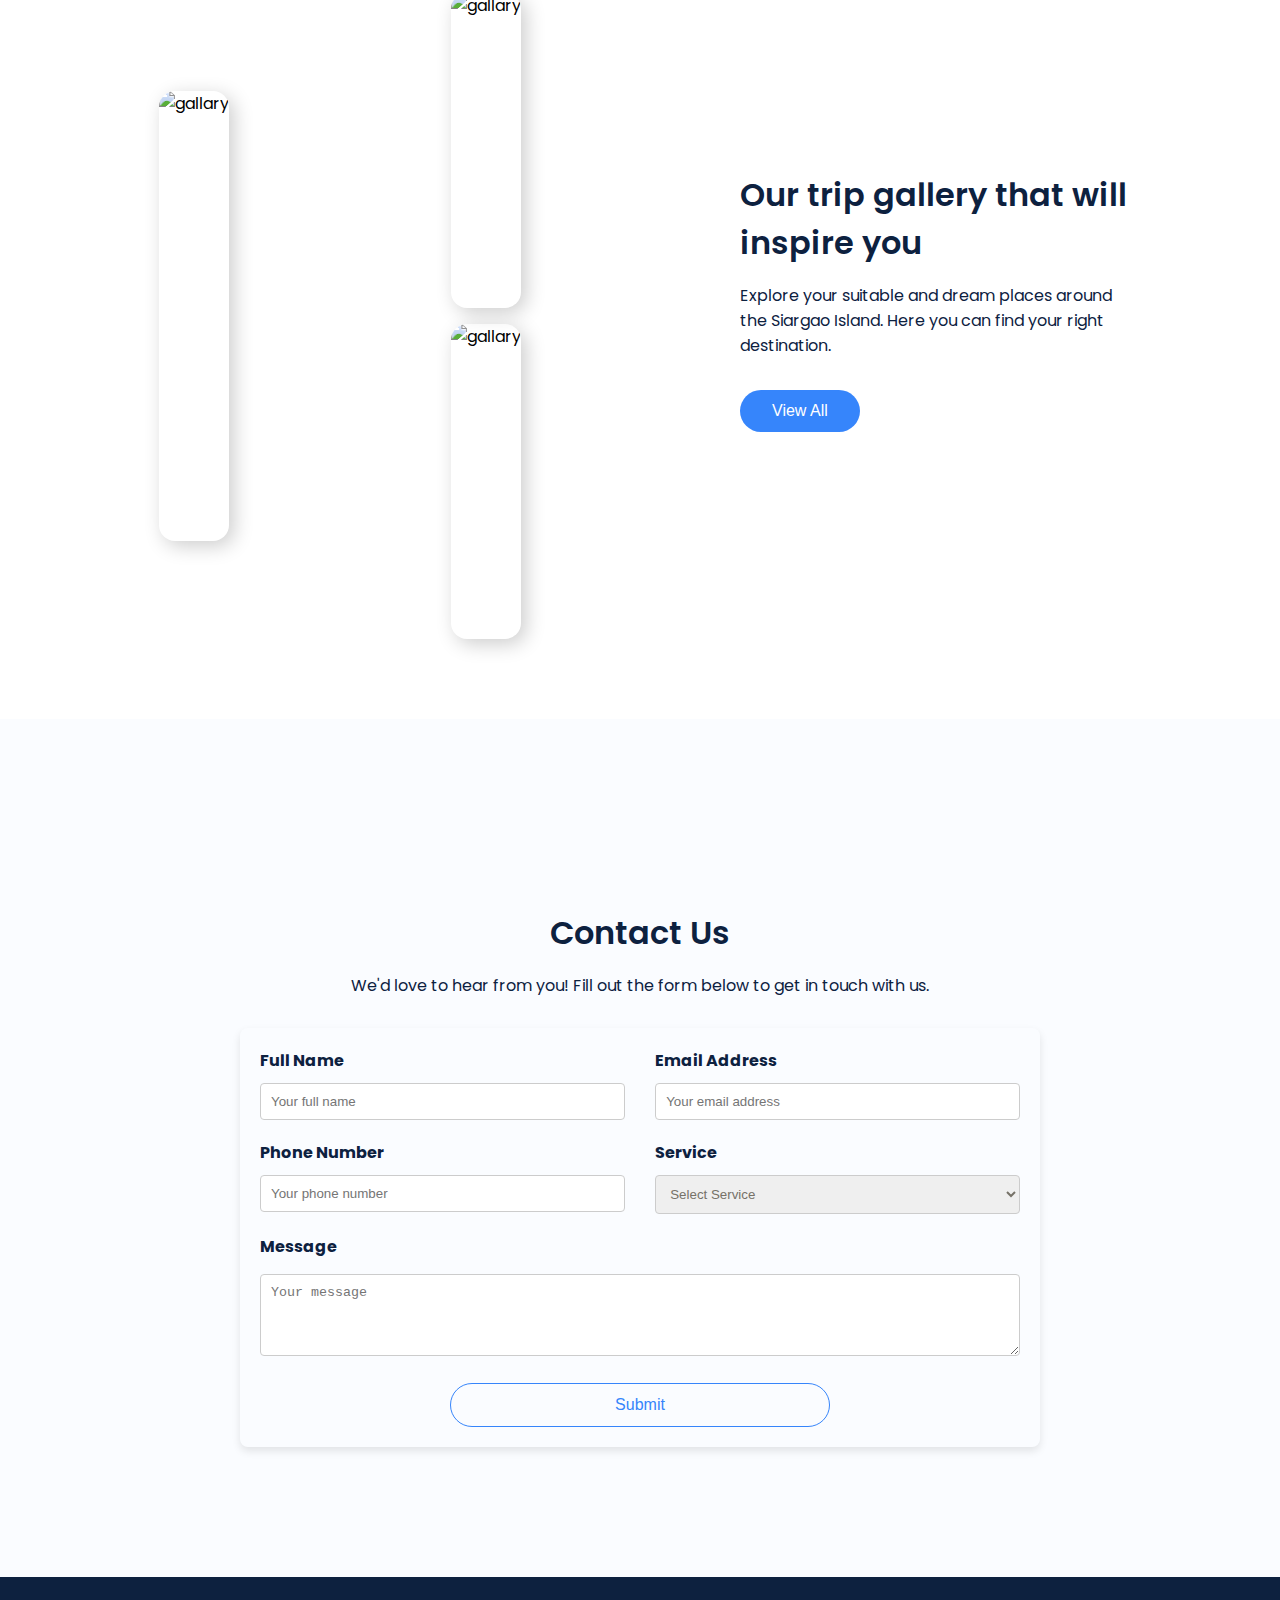
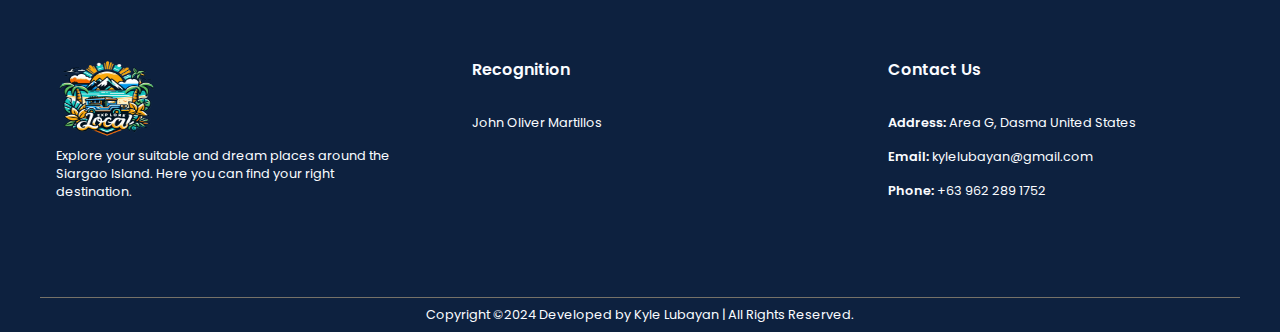
==== commit 90fc6aa3: "Add files via upload" ====
--- a/index.html
+++ b/index.html
@@ -44,11 +44,9 @@
         <div class="header__content">
           <div>
             <p class="sub__header">Book Now</p>
-            <h1>The Smiling 😊<br />agent for travel</h1>
+            <h1>Your Journey<br /> Begins Here!</h1>
             <p class="section__subtitle">
-              Make your travel more enjoyable with us. We are the best travel
-              agency and we are providing the best travel services for our
-              clients.
+              Let’s make your travel dreams a reality. Start your adventure today!
             </p>
             <div class="action__btns">
               <button onclick="window.location.href='#pricing'" class="btn">Plan a Trip</button>
@@ -57,7 +55,7 @@
                   <img src="https://media-cdn.tripadvisor.com/media/attractions-splice-spp-674x446/12/8f/bf/fa.jpg" alt="story" />
                   <span><i class="ri-play-fill"></i></span>
                 </div>
-                <span>Watch our story</span>
+                <span>Watch now</span>
               </div>              
             </div>
           </div>
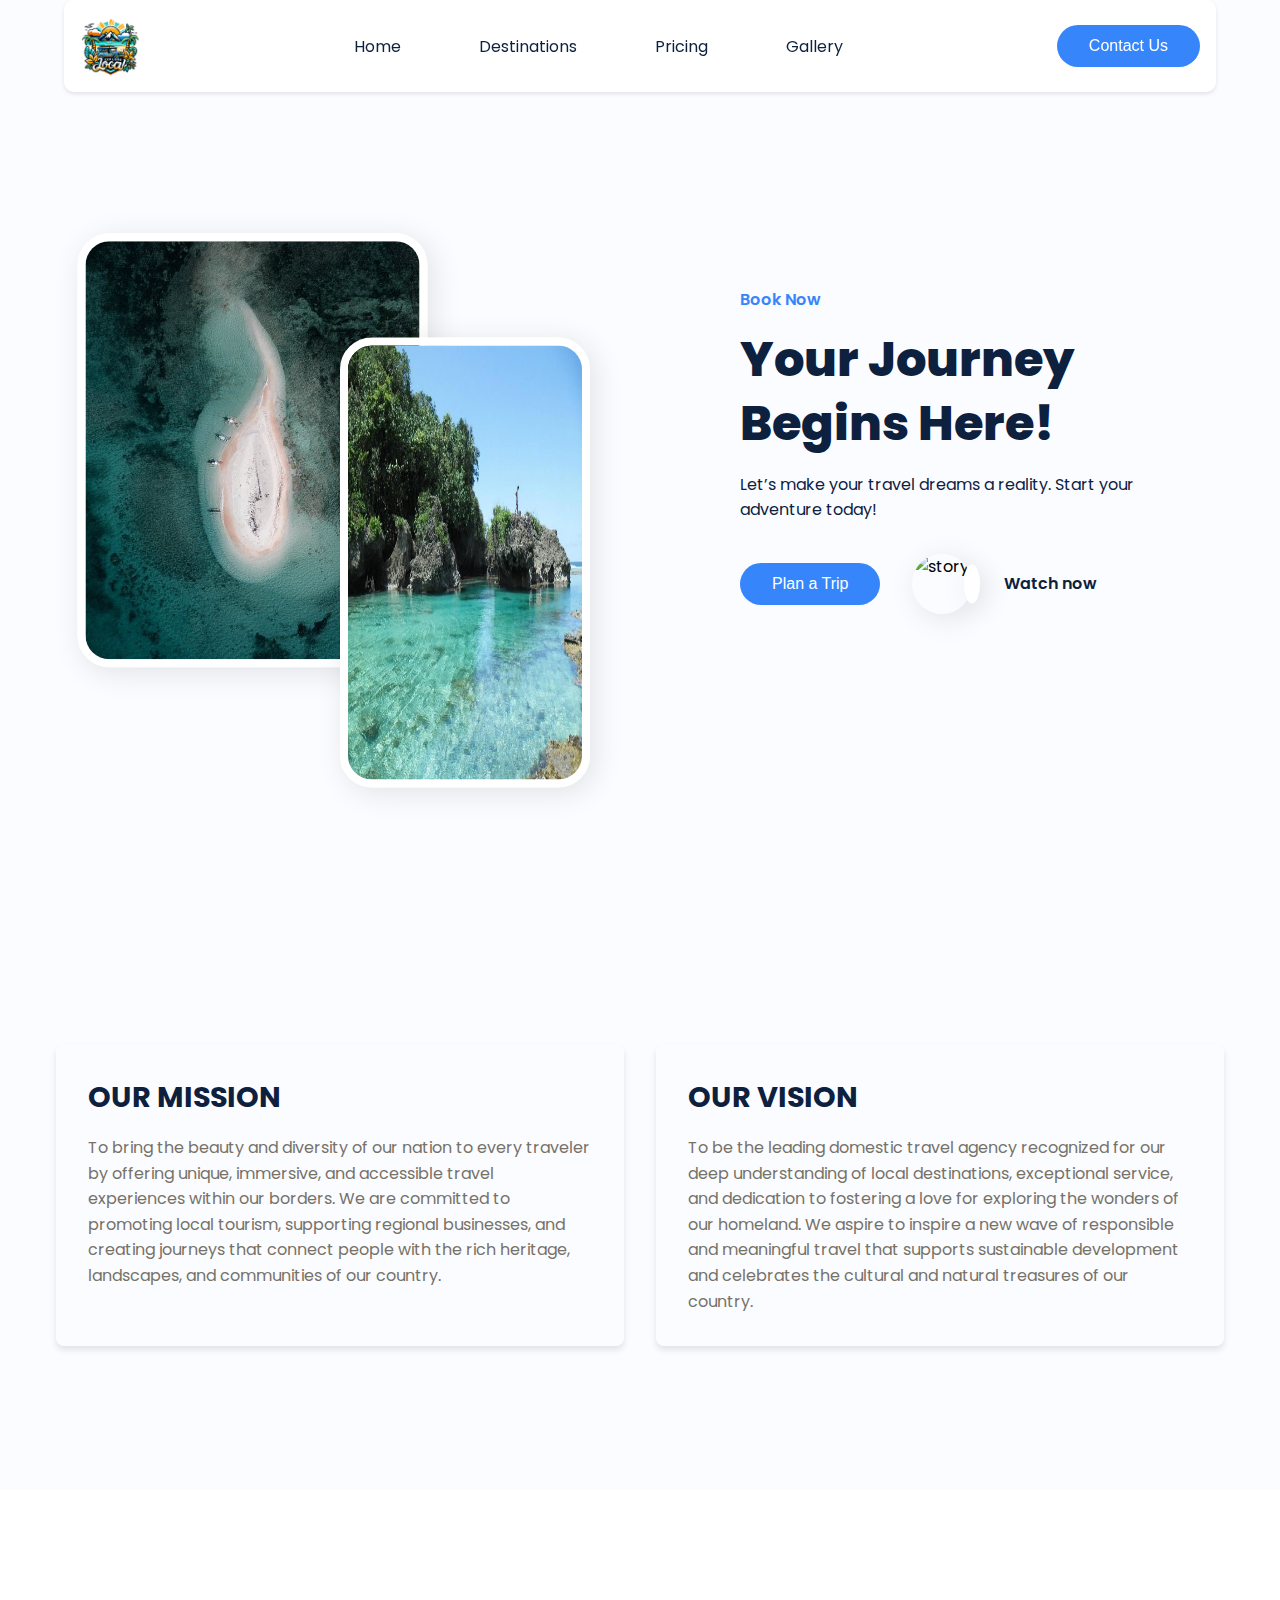
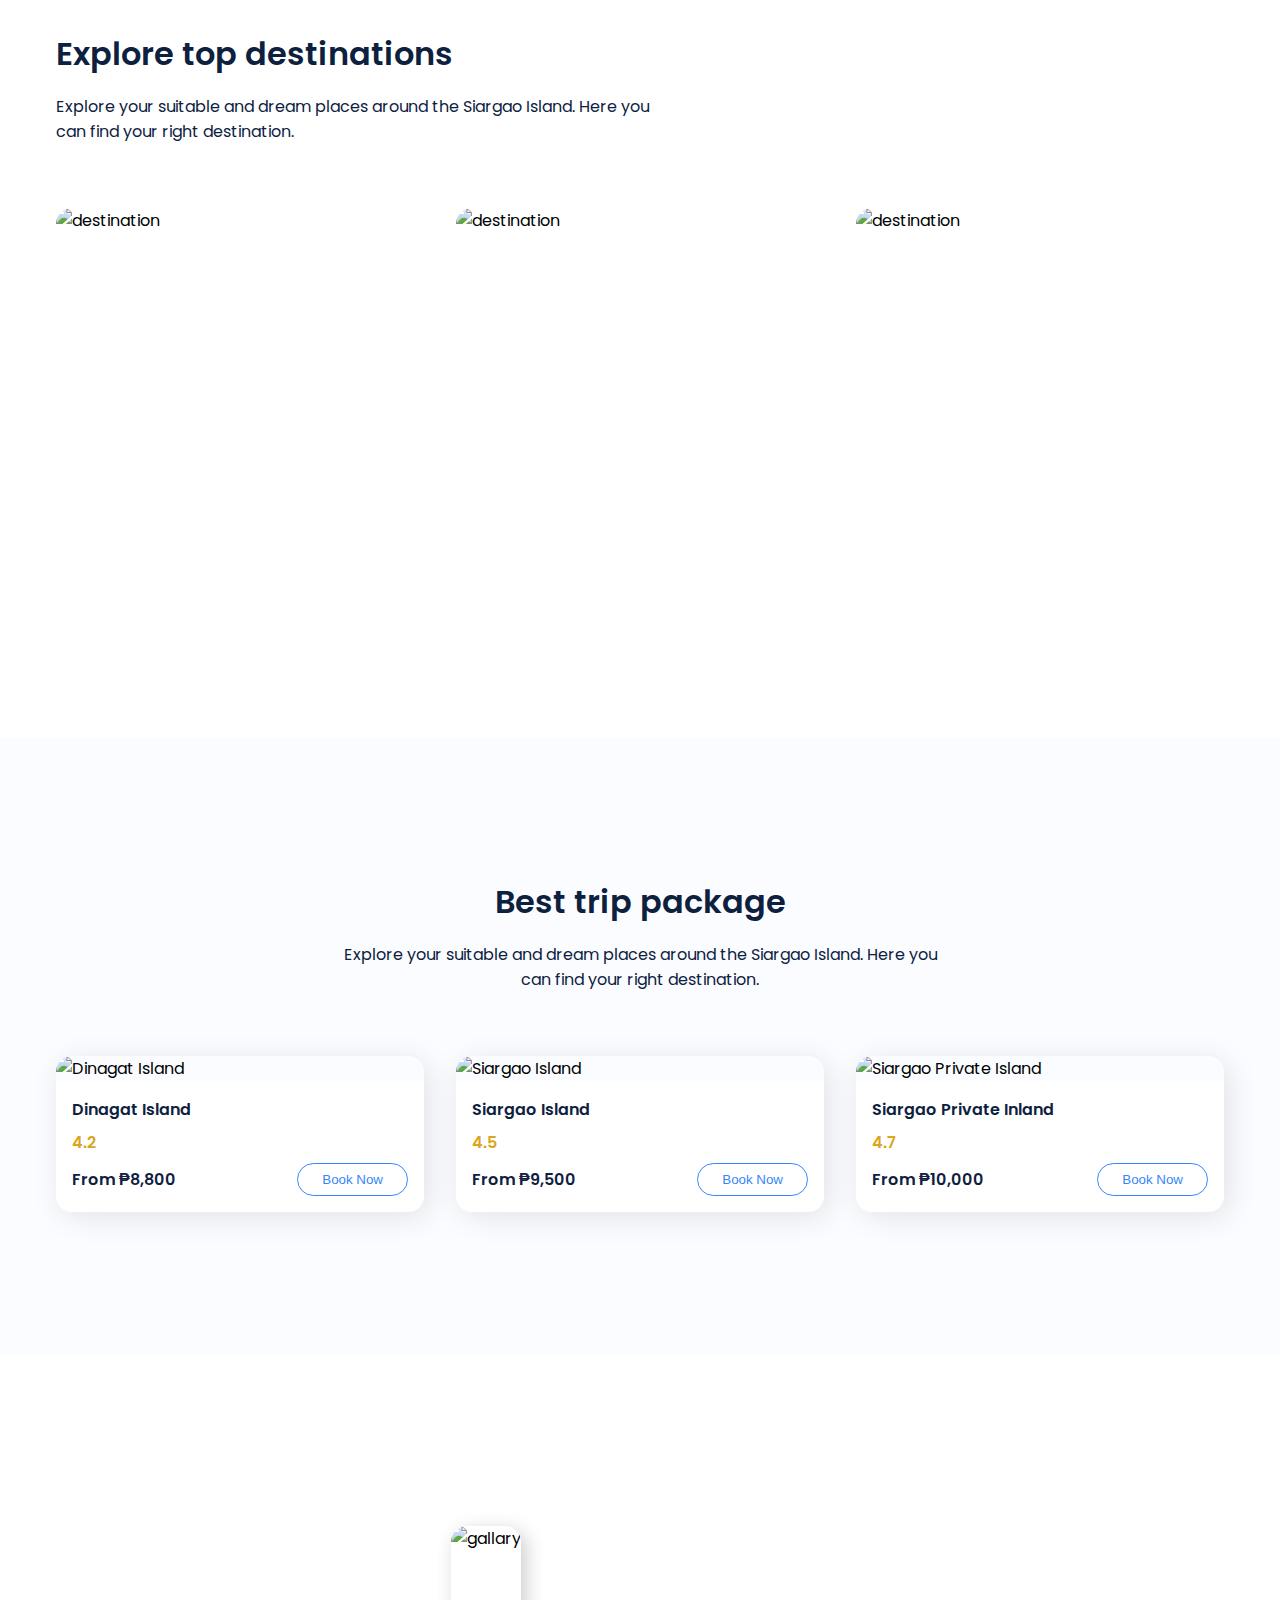
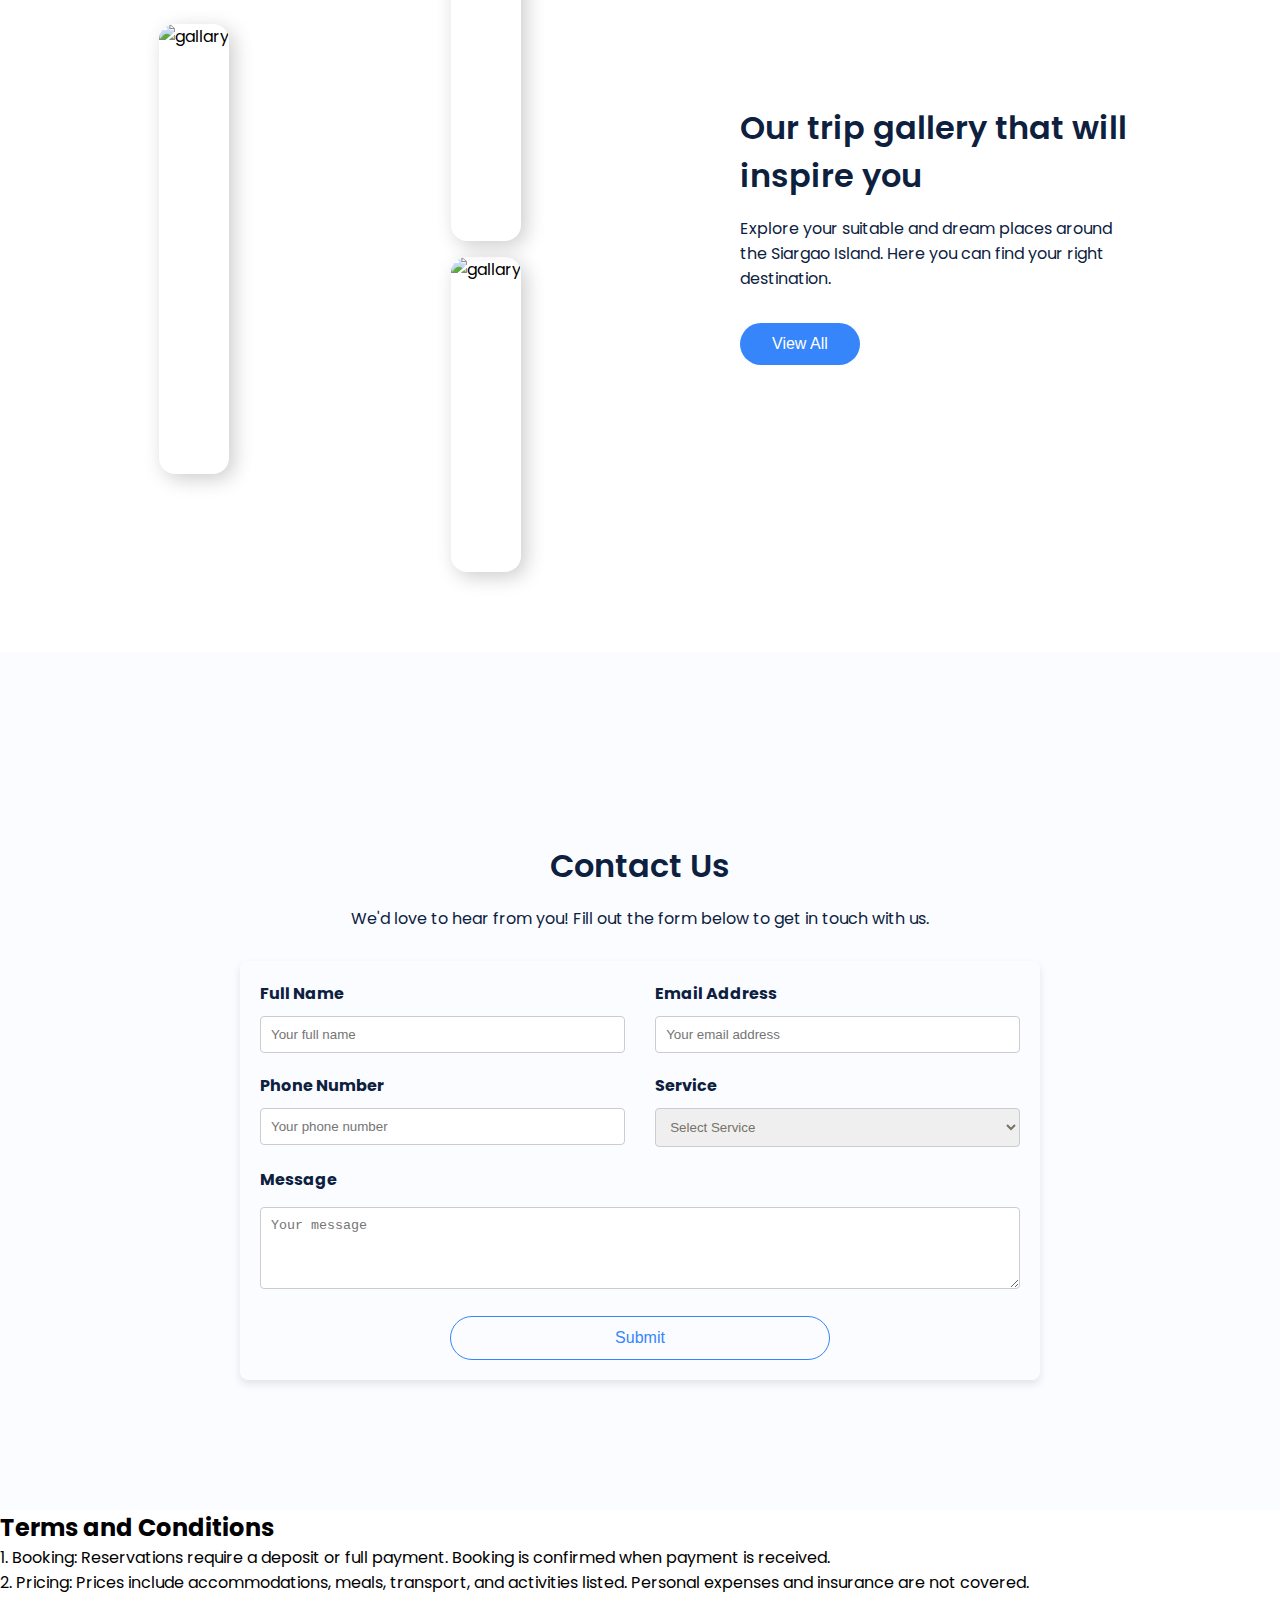
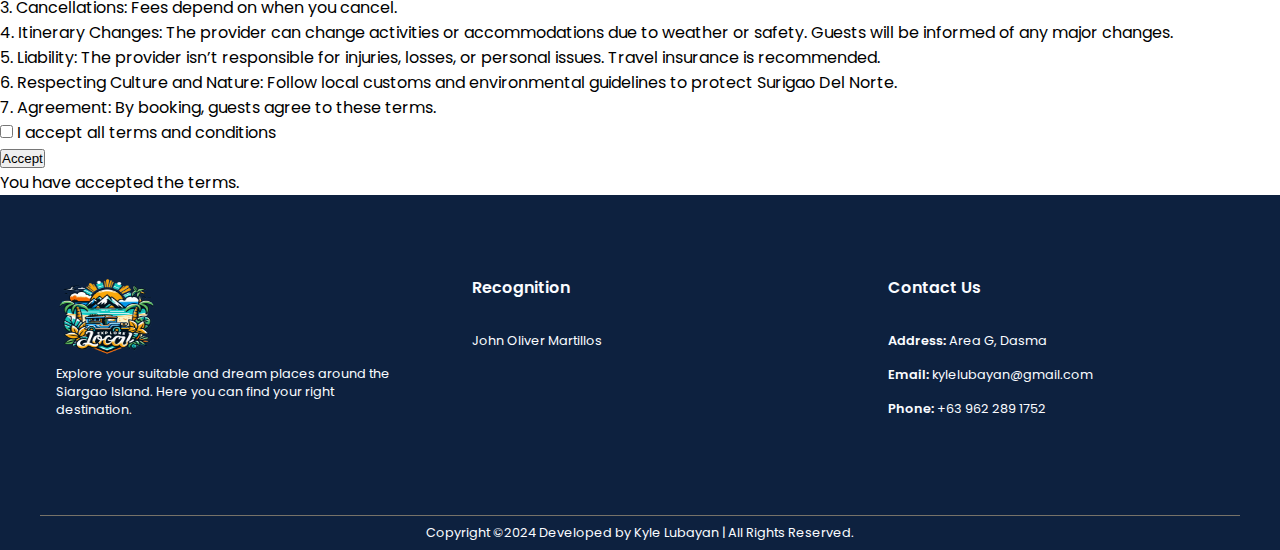
==== commit dbff762b: "Add files via upload" ====
--- a/index.html
+++ b/index.html
@@ -137,45 +137,45 @@
         </p>
         <div class="trip__grid">
           <div class="trip__card">
-            <img src="https://media-cdn.tripadvisor.com/media/attractions-splice-spp-720x480/14/c3/70/36.jpg" alt="Siargao Underwater Scooter Experience" />
+            <img src="https://triptheislands.com/wp-content/uploads/2014/09/Bitaog-Beach-Basilisa-Dinagat-Island-near-Surigao-Butuan.jpg" alt="Dinagat Island" />
             <div class="trip__details">
-              <p>Siargao Underwater Scooter Experience</p>
+              <p>Dinagat Island</p>
               <div class="rating"><i class="ri-star-fill"></i> 4.2</div>
               <div class="booking__price">
-                <div class="price">From <del>₱789.78</del> <b>₱394.59</b> <br><span>per adult</span></div>
+                <div class="price">From ₱8,800 <br><span></span></div>
                 <!-- Pass trip details via data attributes -->
                 <button 
-                  onclick="window.location.href='booking.html?name=Siargao%20Underwater%20Scooter%20Experience&price=₱394.59&image=https://media-cdn.tripadvisor.com/media/attractions-splice-spp-720x480/14/c3/70/36.jpg'" 
+                  onclick="window.location.href='booking.html?name=Dinagat%20Island&price=₱8,800&image=https://triptheislands.com/wp-content/uploads/2014/09/Bitaog-Beach-Basilisa-Dinagat-Island-near-Surigao-Butuan.jpg'" 
                   class="book__now">Book Now</button>
               </div>
             </div>
           </div>
     
           <div class="trip__card">
-            <img src="https://media-cdn.tripadvisor.com/media/attractions-splice-spp-720x480/12/6e/14/94.jpg" alt="Siargao Trio Islands All Inclusive Day Tour" />
+            <img src="https://th.bing.com/th/id/OIP.q9bA6saGTEESNSvXdz2QqwHaE8?rs=1&pid=ImgDetMain" alt="Siargao Island" />
             <div class="trip__details">
-              <p>Siargao Trio Islands All Inclusive Day Tour</p>
+              <p>Siargao Island</p>
               <div class="rating"><i class="ri-star-fill"></i> 4.5</div>
               <div class="booking__price">
-                <div class="price">From ₱3,162 <br><span>per adult</span></div>
+                <div class="price">From ₱9,500 <br><span></span></div>
                 <!-- Pass trip details via data attributes -->
                 <button 
-                  onclick="window.location.href='booking.html?name=Siargao%20Trio%20Islands%20All%20Inclusive%20Day%20Tour&price=₱3,162&image=https://media-cdn.tripadvisor.com/media/attractions-splice-spp-720x480/12/6e/14/94.jpg'" 
+                  onclick="window.location.href='booking.html?name=Siargao%20Island&price=₱9,500&image=https://th.bing.com/th/id/OIP.q9bA6saGTEESNSvXdz2QqwHaE8?rs=1&pid=ImgDetMain'" 
                   class="book__now">Book Now</button>
               </div>
             </div>
           </div>
     
           <div class="trip__card">
-            <img src="https://media-cdn.tripadvisor.com/media/attractions-splice-spp-720x480/13/66/d7/59.jpg" alt="Siargao Private Inland Tour with Sugba Lagoon and Lunch" />
+            <img src="https://media-cdn.tripadvisor.com/media/attractions-splice-spp-720x480/13/66/d7/59.jpg" alt="Siargao Private Island" />
             <div class="trip__details">
-              <p>Siargao Private Inland Tour with Sugba Lagoon and Lunch</p>
+              <p>Siargao Private Inland</p>
               <div class="rating"><i class="ri-star-fill"></i> 4.7</div>
               <div class="booking__price">
-                <div class="price">From ₱9,606.28 <br><span>per adult</span></div>
+                <div class="price">From ₱10,000 <br><span></span></div>
                 <!-- Pass trip details via data attributes -->
                 <button 
-                  onclick="window.location.href='booking.html?name=Siargao%20Private%20Inland%20Tour%20with%20Sugba%20Lagoon%20and%20Lunch&price=₱9,606.28&image=https://media-cdn.tripadvisor.com/media/attractions-splice-spp-720x480/13/66/d7/59.jpg'" 
+                  onclick="window.location.href='booking.html?name=Siargao%20Private%20Island&price=10,000&image=https://media-cdn.tripadvisor.com/media/attractions-splice-spp-720x480/13/66/d7/59.jpg'" 
                   class="book__now">Book Now</button>
               </div>
             </div>
@@ -188,7 +188,6 @@
       </div>
     </section>
     
-
     <!-- Gallery -->
     <section id="gallery" class="gallary">
       <div class="section__container gallary__container">
@@ -271,6 +270,33 @@
       </div>
     </section>
 
+    <!-- Popup -->
+    <div id="terms-popup" class="terms-popup">
+      <div class="terms-popup-content">
+          <h2>Terms and Conditions</h2>
+          <p>1. Booking: Reservations require a deposit or full payment. Booking is confirmed when payment is received.</p>
+          <p>2. Pricing: Prices include accommodations, meals, transport, and activities listed. Personal expenses and insurance are not covered.</p>
+          <p>3. Cancellations: Fees depend on when you cancel.</p>
+          <p>4. Itinerary Changes: The provider can change activities or accommodations due to weather or safety. Guests will be informed of any major changes.</p>
+          <p>5. Liability: The provider isn’t responsible for injuries, losses, or personal issues. Travel insurance is recommended.</p>
+          <p>6. Respecting Culture and Nature: Follow local customs and environmental guidelines to protect Surigao Del Norte.</p>
+          <p>7. Agreement: By booking, guests agree to these terms.</p>
+
+          <label>
+              <input type="checkbox" id="termsCheckbox"> I accept all terms and conditions
+          </label>
+
+          <div class="buttons">
+              <button id="acceptButton" class="accept-btn">Accept</button>
+              <!-- <button id="declineButton" class="decline-btn">Decline</button> -->
+          </div>
+
+          <div id="acceptStatus" class="accept-status">You have accepted the terms.</div>
+          
+          <div id="errorMessage" class="error-message" style="display: none;">You must accept the terms and conditions to proceed.</div>
+      </div>
+    </div>
+
     <!-- Toast Notification -->
     <div id="toast" class="toast">
       <span>Thank you! Your message has been sent successfully.</span>
@@ -311,7 +337,6 @@
           <h4>Contact Us</h4>
           <p>
             <span>Address:</span> Area G, Dasma
-            United States
           </p>
           <p><span>Email:</span> kylelubayan@gmail.com</p>
           <p><span>Phone:</span> +63 962 289 1752</p>
@@ -320,8 +345,46 @@
       <div class="footer__bar">
         Copyright ©2024 Developed by Kyle Lubayan | All Rights Reserved.
       </div>
-    </footer>
+    </footer> 
 
     <script src="./main.js"></script>
+    <script>
+        window.onload = function() {
+            setTimeout(function() {
+                document.getElementById('terms-popup').style.display = 'flex';
+            }, 1000);
+        };
+    
+        document.getElementById('termsCheckbox').addEventListener('change', function() {
+            var acceptStatus = document.getElementById('acceptStatus');
+            var errorMessage = document.getElementById('errorMessage');
+            
+            if (this.checked) {
+                acceptStatus.style.display = 'block';
+                errorMessage.style.display = 'none'; 
+            } else {
+                acceptStatus.style.display = 'none';
+            }
+        });
+    
+        document.getElementById('acceptButton').addEventListener('click', function() {
+            var termsCheckbox = document.getElementById('termsCheckbox');
+            var errorMessage = document.getElementById('errorMessage');
+            
+            if (!termsCheckbox.checked) {
+                errorMessage.style.display = 'block'; 
+            } else {
+                document.getElementById('termsCheckbox').checked = true;
+                document.getElementById('acceptStatus').style.display = 'block';
+                document.getElementById('terms-popup').style.display = 'none';
+                errorMessage.style.display = 'none'; 
+            }
+        });
+    
+        document.getElementById('declineButton').addEventListener('click', function() {
+            document.getElementById('terms-popup').style.display = 'none';
+        });
+    </script>
+  
   </body>
 </html>
